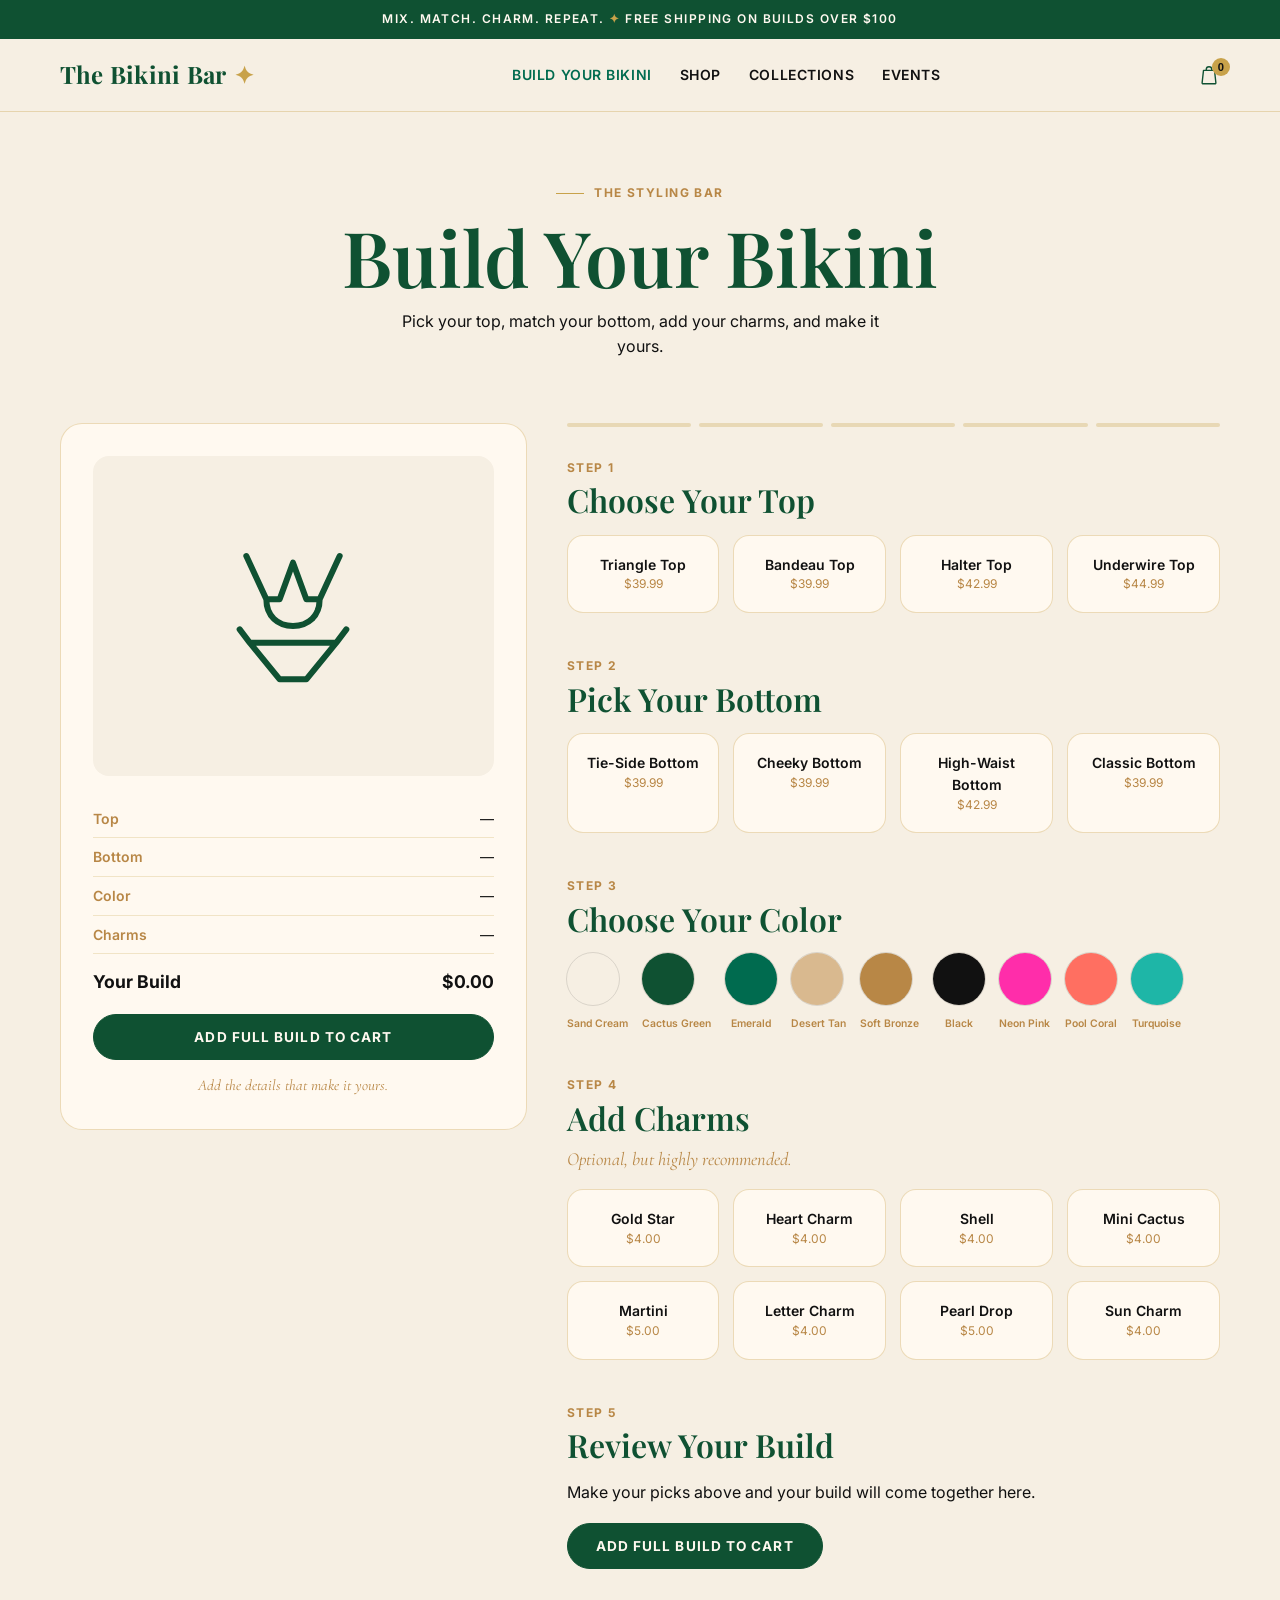
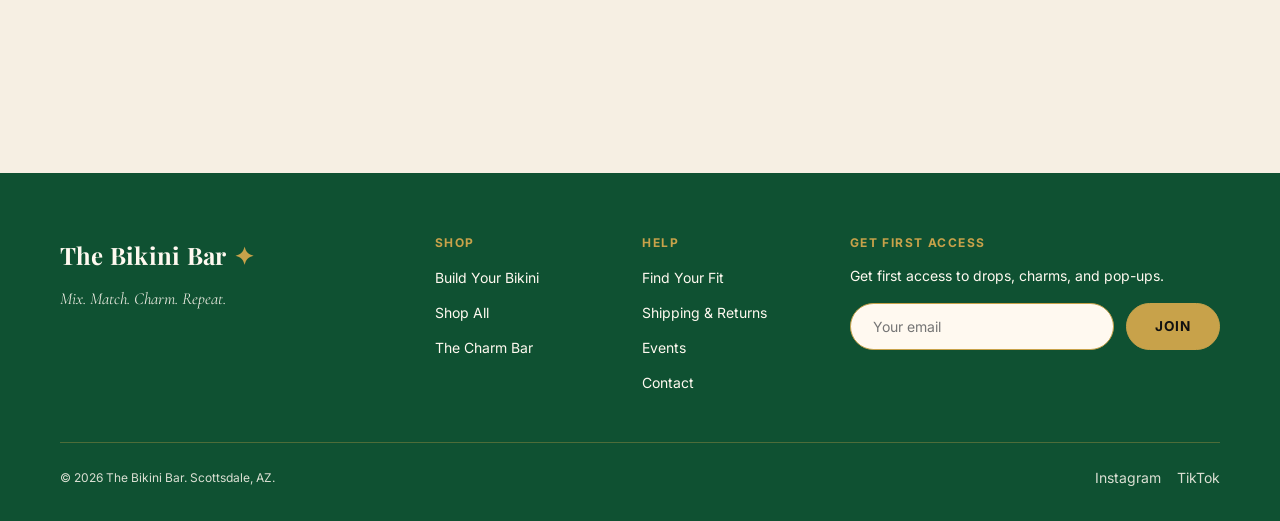
==== builder.html @ a267c071 "Build The Bikini Bar site with full brand identity Customizable swimwear ecommerce site modeled on b" ====
<!DOCTYPE html>
<html lang="en">
<head>
  <meta charset="UTF-8" />
  <meta name="viewport" content="width=device-width, initial-scale=1.0" />
  <title>Build Your Bikini — The Bikini Bar</title>
  <meta name="description" content="Build your bikini at The Bikini Bar. Choose your top, pick your bottom, choose your color, add charms, and review your build." />
  <link rel="preconnect" href="https://fonts.googleapis.com" />
  <link rel="preconnect" href="https://fonts.gstatic.com" crossorigin />
  <link href="https://fonts.googleapis.com/css2?family=Playfair+Display:ital,wght@0,500;0,600;0,700;1,500&family=Cormorant+Garamond:ital,wght@0,500;1,500&family=Inter:wght@400;600;700&display=swap" rel="stylesheet" />
  <link rel="stylesheet" href="css/styles.css" />
</head>
<body class="has-sticky-cta">

  <div class="announcement-bar">Mix. Match. Charm. Repeat. <span class="gold">&#10022;</span> Free shipping on builds over $100</div>

  <header class="site-header">
    <div class="container">
      <a class="logo" href="index.html">The Bikini Bar <span class="charm">&#10022;</span></a>
      <nav class="main-nav">
        <a class="nav-cta" href="builder.html">Build Your Bikini</a>
        <a href="shop.html">Shop</a>
        <a href="index.html#collections">Collections</a>
        <a href="events.html">Events</a>
      </nav>
      <div class="header-actions">
        <button class="cart-button" aria-label="Open cart">
          <svg width="22" height="22" viewBox="0 0 24 24" fill="none" stroke="currentColor" stroke-width="1.5" stroke-linecap="round" stroke-linejoin="round"><path d="M6 7h12l1.5 13.5a1 1 0 0 1-1 1.1H5.5a1 1 0 0 1-1-1.1L6 7z"/><path d="M9 7V6a3 3 0 0 1 6 0v1"/></svg>
          <span class="cart-count">0</span>
        </button>
        <button class="menu-toggle" aria-label="Open menu">
          <svg width="22" height="22" viewBox="0 0 24 24" fill="none" stroke="currentColor" stroke-width="1.5" stroke-linecap="round"><path d="M4 7h16M4 12h16M4 17h16"/></svg>
        </button>
      </div>
    </div>
  </header>

  <section class="page-hero">
    <div class="container">
      <span class="eyebrow">The Styling Bar</span>
      <h1>Build Your Bikini</h1>
      <p>Pick your top, match your bottom, add your charms, and make it yours.</p>
    </div>
  </section>

  <section class="section" style="padding-top: 16px;">
    <div class="container builder-layout">

      <!-- Live Preview -->
      <aside class="builder-preview">
        <div class="preview-stage" id="preview-stage" style="background: var(--color-sand-cream);">
          <svg id="preview-icon" width="160" height="160" viewBox="0 0 24 24" fill="none" stroke="#0F5132" stroke-width="0.9" stroke-linecap="round" stroke-linejoin="round">
            <path d="M5 3l3 6.5h2L12 4l2 5.5h2L19 3M8 9.5C8 12 9.7 13.5 12 13.5S16 12 16 9.5"/>
            <path d="M5.5 16h13l-4.5 5.5h-4L5.5 16zM5.5 16 4 14M18.5 16l1.5-2"/>
          </svg>
        </div>
        <ul class="build-summary">
          <li><span class="label">Top</span><span id="summary-top">—</span></li>
          <li><span class="label">Bottom</span><span id="summary-bottom">—</span></li>
          <li><span class="label">Color</span><span id="summary-color">—</span></li>
          <li><span class="label">Charms</span><span id="summary-charms">—</span></li>
        </ul>
        <div class="build-total"><span>Your Build</span><span id="build-total">$0.00</span></div>
        <button class="button-primary" id="add-build" style="width:100%; margin-top:18px;" disabled>Add Full Build to Cart</button>
        <p class="accent-line" style="margin-top: 14px; font-size: 0.95rem;">Add the details that make it yours.</p>
      </aside>

      <!-- Steps -->
      <div>
        <div class="progress-bar" id="progress-bar">
          <div class="seg" data-step="top"></div>
          <div class="seg" data-step="bottom"></div>
          <div class="seg" data-step="color"></div>
          <div class="seg" data-step="charms"></div>
          <div class="seg" data-step="review"></div>
        </div>

        <div class="builder-step">
          <p class="step-number">Step 1</p>
          <h2>Choose Your Top</h2>
          <div class="option-grid" id="top-options"></div>
        </div>

        <div class="builder-step">
          <p class="step-number">Step 2</p>
          <h2>Pick Your Bottom</h2>
          <div class="option-grid" id="bottom-options"></div>
        </div>

        <div class="builder-step">
          <p class="step-number">Step 3</p>
          <h2>Choose Your Color</h2>
          <div class="color-swatch-grid" id="color-options"></div>
        </div>

        <div class="builder-step">
          <p class="step-number">Step 4</p>
          <h2>Add Charms</h2>
          <p class="accent-line" style="margin: -8px 0 16px;">Optional, but highly recommended.</p>
          <div class="option-grid" id="charm-options"></div>
        </div>

        <div class="builder-step">
          <p class="step-number">Step 5</p>
          <h2>Review Your Build</h2>
          <p id="review-text" style="margin-bottom: 18px;">Make your picks above and your build will come together here.</p>
          <button class="button-primary" id="add-build-bottom" disabled>Add Full Build to Cart</button>
        </div>
      </div>

    </div>
  </section>

  <!-- Sticky mobile CTA -->
  <div class="sticky-cta">
    <span class="sticky-total" id="sticky-total">$0.00</span>
    <button class="button-primary" id="add-build-sticky" disabled>Add Full Build to Cart</button>
  </div>

  <!-- Footer -->
  <footer class="footer">
    <div class="container">
      <div class="footer-grid">
        <div>
          <p class="logo">The Bikini Bar <span class="charm" style="color: var(--color-metallic-gold);">&#10022;</span></p>
          <p class="tagline">Mix. Match. Charm. Repeat.</p>
        </div>
        <div>
          <h4>Shop</h4>
          <ul>
            <li><a href="builder.html">Build Your Bikini</a></li>
            <li><a href="shop.html">Shop All</a></li>
            <li><a href="shop.html?collection=charms">The Charm Bar</a></li>
          </ul>
        </div>
        <div>
          <h4>Help</h4>
          <ul>
            <li><a href="#">Find Your Fit</a></li>
            <li><a href="#">Shipping &amp; Returns</a></li>
            <li><a href="events.html">Events</a></li>
            <li><a href="#">Contact</a></li>
          </ul>
        </div>
        <div>
          <h4>Get first access</h4>
          <p style="font-size: var(--font-size-small);">Get first access to drops, charms, and pop-ups.</p>
          <form class="signup-form" style="margin-top: 16px;">
            <input type="email" placeholder="Your email" required />
            <button class="button-primary" type="submit" style="background: var(--color-metallic-gold); border-color: var(--color-metallic-gold); color: var(--color-black);">Join</button>
          </form>
        </div>
      </div>
      <div class="footer-bottom">
        <p>&copy; 2026 The Bikini Bar. Scottsdale, AZ.</p>
        <div class="social-links">
          <a href="#">Instagram</a>
          <a href="#">TikTok</a>
        </div>
      </div>
    </div>
  </footer>

  <!-- Cart Drawer -->
  <div class="cart-overlay"></div>
  <aside class="cart-drawer" aria-label="Cart">
    <div class="cart-header">
      <h3>Your Bikini Build</h3>
      <button class="cart-close" aria-label="Close cart">&#10005;</button>
    </div>
    <div class="shipping-bar">
      <span class="ship-label">$100.00 away from free shipping</span>
      <div class="track"><div class="fill" style="width:0%"></div></div>
    </div>
    <div class="cart-items"></div>
    <div class="cart-upsell">
      <strong>Finish the look.</strong><br />
      Add charms, ties, or poolside extras before checkout.
    </div>
    <div class="cart-footer">
      <div class="cart-total"><span>Total</span><span class="cart-total-amount">$0.00</span></div>
      <button class="button-primary">Checkout</button>
    </div>
  </aside>

  <script src="js/main.js"></script>
  <script src="js/builder.js"></script>
</body>
</html>
---- css/styles.css ----
/* ============================================
   The Bikini Bar — Brand Stylesheet
   Scottsdale resort luxury × bikini charm bar
   ============================================ */

:root {
  /* Core Brand Colors */
  --color-sand-cream: #F6EFE3;
  --color-warm-ivory: #FFF9F0;
  --color-cactus-green: #0F5132;
  --color-emerald-green: #006B4F;
  --color-metallic-gold: #C8A24A;
  --color-soft-bronze: #B88746;
  --color-desert-tan: #D9B98F;
  --color-black: #111111;

  /* Campaign Accent Colors */
  --color-neon-pink: #FF2DAA;
  --color-neon-lime: #B6FF00;
  --color-pool-coral: #FF6F61;
  --color-turquoise: #1EB6A7;

  /* Functional Colors */
  --color-background: var(--color-sand-cream);
  --color-surface: var(--color-warm-ivory);
  --color-text-primary: var(--color-black);
  --color-text-heading: var(--color-cactus-green);
  --color-button-primary: var(--color-cactus-green);
  --color-button-primary-text: var(--color-warm-ivory);
  --color-button-secondary-border: var(--color-cactus-green);
  --color-link: var(--color-emerald-green);
  --color-accent: var(--color-metallic-gold);

  /* Typography */
  --font-heading: "Playfair Display", "Cormorant Garamond", Georgia, serif;
  --font-body: "Inter", "Montserrat", "Helvetica Neue", Arial, sans-serif;
  --font-accent: "Cormorant Garamond", Georgia, serif;
  --font-size-hero: clamp(3rem, 8vw, 6.5rem);
  --font-size-h1: clamp(2.5rem, 6vw, 5rem);
  --font-size-h2: clamp(2rem, 4vw, 3.25rem);
  --font-size-h3: clamp(1.4rem, 3vw, 2rem);
  --font-size-body: 1rem;
  --font-size-small: 0.875rem;
  --font-size-label: 0.75rem;
  --letter-spacing-button: 0.08em;
  --letter-spacing-label: 0.12em;
  --line-height-heading: 1.05;
  --line-height-body: 1.55;

  --radius-card: 22px;
  --radius-pill: 999px;
  --shadow-soft: 0 14px 30px rgba(17, 17, 17, 0.08);
  --max-width: 1200px;
}

/* ---------- Reset & Base ---------- */
*, *::before, *::after { box-sizing: border-box; margin: 0; padding: 0; }

html { scroll-behavior: smooth; }

body {
  background: var(--color-background);
  color: var(--color-text-primary);
  font-family: var(--font-body);
  font-size: var(--font-size-body);
  line-height: var(--line-height-body);
  -webkit-font-smoothing: antialiased;
}

img, svg { display: block; max-width: 100%; }

h1, h2, h3, h4 {
  font-family: var(--font-heading);
  color: var(--color-text-heading);
  line-height: var(--line-height-heading);
  font-weight: 600;
}

a { color: var(--color-link); text-decoration: none; }
a:hover { text-decoration: underline; }

.container {
  max-width: var(--max-width);
  margin: 0 auto;
  padding: 0 20px;
}

.eyebrow {
  display: inline-flex;
  align-items: center;
  gap: 10px;
  font-size: var(--font-size-label);
  font-weight: 700;
  letter-spacing: var(--letter-spacing-label);
  text-transform: uppercase;
  color: var(--color-soft-bronze);
}
.eyebrow::before {
  content: "";
  width: 28px;
  height: 1px;
  background: var(--color-metallic-gold);
}

.accent-line {
  font-family: var(--font-accent);
  font-style: italic;
  color: var(--color-soft-bronze);
  font-size: 1.15rem;
}

/* ---------- Buttons ---------- */
.button-primary,
.button-secondary,
.button-campaign {
  display: inline-block;
  border-radius: var(--radius-pill);
  padding: 14px 28px;
  font-family: var(--font-body);
  font-size: 0.85rem;
  font-weight: 700;
  letter-spacing: var(--letter-spacing-button);
  text-transform: uppercase;
  text-decoration: none;
  cursor: pointer;
  text-align: center;
  transition: background 160ms ease, color 160ms ease, transform 160ms ease;
}
.button-primary:hover, .button-secondary:hover, .button-campaign:hover { text-decoration: none; }

.button-primary {
  background: var(--color-cactus-green);
  color: var(--color-warm-ivory);
  border: 1px solid var(--color-cactus-green);
}
.button-primary:hover { background: var(--color-emerald-green); border-color: var(--color-emerald-green); }

.button-secondary {
  background: transparent;
  color: var(--color-cactus-green);
  border: 1px solid var(--color-cactus-green);
}
.button-secondary:hover { background: var(--color-cactus-green); color: var(--color-warm-ivory); }

.button-campaign {
  background: var(--color-neon-pink);
  color: var(--color-warm-ivory);
  border: 1px solid var(--color-neon-pink);
}
.button-campaign:hover { transform: translateY(-1px); }

/* ---------- Announcement Bar ---------- */
.announcement-bar {
  background: var(--color-cactus-green);
  color: var(--color-warm-ivory);
  text-align: center;
  font-size: var(--font-size-label);
  font-weight: 600;
  letter-spacing: var(--letter-spacing-label);
  text-transform: uppercase;
  padding: 10px 16px;
}
.announcement-bar .gold { color: var(--color-metallic-gold); }

/* ---------- Header ---------- */
.site-header {
  background: var(--color-sand-cream);
  border-bottom: 1px solid rgba(200, 162, 74, 0.35);
  position: sticky;
  top: 0;
  z-index: 50;
}
.site-header .container {
  display: flex;
  align-items: center;
  justify-content: space-between;
  gap: 24px;
  height: 72px;
}
.logo {
  font-family: var(--font-heading);
  font-size: 1.5rem;
  font-weight: 700;
  color: var(--color-cactus-green);
  letter-spacing: 0.01em;
  display: flex;
  align-items: center;
  gap: 8px;
  white-space: nowrap;
}
.logo:hover { text-decoration: none; }
.logo .charm { color: var(--color-metallic-gold); }

.main-nav { display: flex; gap: 28px; align-items: center; }
.main-nav a {
  color: var(--color-black);
  font-size: var(--font-size-small);
  font-weight: 600;
  letter-spacing: 0.04em;
  text-transform: uppercase;
}
.main-nav a:hover { color: var(--color-emerald-green); text-decoration: none; }
.main-nav a.nav-cta { color: var(--color-emerald-green); }

.header-actions { display: flex; align-items: center; gap: 16px; }
.cart-button {
  position: relative;
  background: none;
  border: none;
  cursor: pointer;
  color: var(--color-cactus-green);
  display: flex;
  align-items: center;
}
.cart-count {
  position: absolute;
  top: -6px;
  right: -10px;
  background: var(--color-metallic-gold);
  color: var(--color-black);
  font-size: 0.7rem;
  font-weight: 700;
  border-radius: 50%;
  width: 18px;
  height: 18px;
  display: flex;
  align-items: center;
  justify-content: center;
}

.menu-toggle {
  display: none;
  background: none;
  border: none;
  cursor: pointer;
  color: var(--color-cactus-green);
}

/* ---------- Hero ---------- */
.hero {
  background:
    radial-gradient(ellipse at 75% 20%, rgba(200, 162, 74, 0.18), transparent 55%),
    radial-gradient(ellipse at 15% 85%, rgba(15, 81, 50, 0.10), transparent 50%),
    var(--color-sand-cream);
  padding: 96px 0 80px;
  text-align: center;
  position: relative;
  overflow: hidden;
}
.hero h1 {
  font-size: var(--font-size-hero);
  margin: 18px 0 16px;
}
.hero .subheadline {
  font-size: 1.15rem;
  color: var(--color-black);
  max-width: 540px;
  margin: 0 auto 36px;
}
.hero-buttons { display: flex; gap: 16px; justify-content: center; flex-wrap: wrap; }

.hero-charms {
  display: flex;
  justify-content: center;
  gap: 32px;
  margin-top: 64px;
  color: var(--color-metallic-gold);
}

/* ---------- Sections ---------- */
.section { padding: 80px 0; }
.section-header { text-align: center; margin-bottom: 48px; }
.section-header h2 { font-size: var(--font-size-h2); margin: 12px 0 10px; }
.section-header p { max-width: 520px; margin: 0 auto; }
.section.ivory { background: var(--color-warm-ivory); }
.section.tan-panel { background: var(--color-desert-tan); }

/* ---------- Builder Steps Strip ---------- */
.steps-strip {
  display: grid;
  grid-template-columns: repeat(5, 1fr);
  gap: 20px;
}
.step-tile {
  background: var(--color-warm-ivory);
  border: 1px solid rgba(200, 162, 74, 0.35);
  border-radius: var(--radius-card);
  padding: 28px 20px;
  text-align: center;
}
.step-tile .step-number {
  font-size: var(--font-size-label);
  font-weight: 700;
  letter-spacing: var(--letter-spacing-label);
  text-transform: uppercase;
  color: var(--color-soft-bronze);
}
.step-tile h3 { font-size: 1.2rem; margin-top: 8px; }
.step-tile svg { margin: 0 auto 14px; color: var(--color-metallic-gold); }

/* ---------- Collection Tiles ---------- */
.collection-grid {
  display: grid;
  grid-template-columns: repeat(auto-fit, minmax(280px, 1fr));
  gap: 24px;
}
.collection-tile {
  position: relative;
  border-radius: var(--radius-card);
  overflow: hidden;
  min-height: 380px;
  display: flex;
  flex-direction: column;
  justify-content: flex-end;
  padding: 32px;
  color: var(--color-warm-ivory);
  text-decoration: none;
  transition: transform 180ms ease, box-shadow 180ms ease;
}
.collection-tile:hover { transform: translateY(-3px); box-shadow: var(--shadow-soft); text-decoration: none; }
.collection-tile .tile-label {
  font-size: var(--font-size-label);
  font-weight: 700;
  letter-spacing: var(--letter-spacing-label);
  text-transform: uppercase;
  color: var(--color-metallic-gold);
  margin-bottom: 8px;
}
.collection-tile h3 {
  font-size: 1.9rem;
  color: var(--color-warm-ivory);
  margin-bottom: 6px;
}
.collection-tile h3::after {
  content: "";
  display: block;
  width: 44px;
  height: 2px;
  background: var(--color-metallic-gold);
  margin-top: 12px;
}
.collection-tile p { font-size: var(--font-size-small); opacity: 0.92; margin-top: 10px; }

.tile-desert-luxe { background: linear-gradient(160deg, #0F5132 0%, #006B4F 55%, #B88746 130%); }
.tile-wild-print {
  background:
    radial-gradient(circle at 20% 30%, rgba(200,162,74,0.35) 0 14px, transparent 15px),
    radial-gradient(circle at 70% 60%, rgba(217,185,143,0.3) 0 18px, transparent 19px),
    radial-gradient(circle at 45% 85%, rgba(200,162,74,0.25) 0 11px, transparent 12px),
    radial-gradient(circle at 85% 20%, rgba(217,185,143,0.28) 0 13px, transparent 14px),
    linear-gradient(160deg, #111111 0%, #3a2d1c 100%);
}
.tile-neon-nights { background: linear-gradient(160deg, #111111 0%, #2a0a1f 60%, #FF2DAA 160%); }
.tile-neon-nights .tile-label { color: var(--color-neon-lime); }
.tile-bridal {
  background: linear-gradient(160deg, #D9B98F 0%, #C8A24A 120%);
  color: var(--color-black);
}
.tile-bridal h3 { color: var(--color-warm-ivory); }
.tile-scottsdale { background: linear-gradient(160deg, #0F5132 0%, #1EB6A7 140%); }

/* ---------- Product Cards ---------- */
.product-grid {
  display: grid;
  grid-template-columns: repeat(auto-fill, minmax(240px, 1fr));
  gap: 24px;
}
.product-card {
  background: var(--color-warm-ivory);
  border: 1px solid rgba(200, 162, 74, 0.35);
  border-radius: var(--radius-card);
  overflow: hidden;
  transition: transform 180ms ease, box-shadow 180ms ease;
  display: flex;
  flex-direction: column;
}
.product-card:hover {
  transform: translateY(-3px);
  box-shadow: var(--shadow-soft);
}
.product-image {
  aspect-ratio: 4 / 5;
  display: flex;
  align-items: center;
  justify-content: center;
  position: relative;
}
.product-image svg { width: 96px; height: 96px; opacity: 0.85; }
.product-badge {
  position: absolute;
  top: 14px;
  left: 14px;
  background: var(--color-pool-coral);
  color: var(--color-warm-ivory);
  font-size: 0.7rem;
  font-weight: 700;
  letter-spacing: var(--letter-spacing-label);
  text-transform: uppercase;
  padding: 5px 12px;
  border-radius: var(--radius-pill);
}
.product-badge.neon { background: var(--color-neon-pink); }
.product-info { padding: 18px 20px 22px; display: flex; flex-direction: column; gap: 8px; flex: 1; }
.product-info h3 { font-size: 1.1rem; }
.product-price { font-weight: 700; color: var(--color-black); }
.swatch-row { display: flex; gap: 6px; }
.swatch {
  width: 16px;
  height: 16px;
  border-radius: 50%;
  border: 1px solid rgba(17, 17, 17, 0.15);
}
.product-info .button-secondary,
.product-info .button-primary {
  margin-top: auto;
  padding: 10px 20px;
  font-size: 0.75rem;
}

/* ---------- Charm Bar Section ---------- */
.charm-bar-section { text-align: center; }
.charm-row {
  display: flex;
  justify-content: center;
  flex-wrap: wrap;
  gap: 18px;
  margin: 36px 0;
}
.charm-chip {
  background: var(--color-warm-ivory);
  border: 1px solid rgba(200, 162, 74, 0.45);
  border-radius: var(--radius-pill);
  padding: 12px 22px;
  display: inline-flex;
  align-items: center;
  gap: 10px;
  font-size: var(--font-size-small);
  font-weight: 600;
  color: var(--color-black);
}
.charm-chip svg { color: var(--color-metallic-gold); }

/* ---------- Events Banner ---------- */
.events-banner {
  background: linear-gradient(120deg, var(--color-cactus-green), var(--color-emerald-green));
  border-radius: var(--radius-card);
  color: var(--color-warm-ivory);
  padding: 64px 48px;
  display: flex;
  align-items: center;
  justify-content: space-between;
  gap: 32px;
  flex-wrap: wrap;
}
.events-banner h2 { color: var(--color-warm-ivory); font-size: var(--font-size-h3); }
.events-banner .accent-line { color: var(--color-metallic-gold); }
.events-banner .button-secondary {
  border-color: var(--color-metallic-gold);
  color: var(--color-metallic-gold);
}
.events-banner .button-secondary:hover { background: var(--color-metallic-gold); color: var(--color-black); }

/* ---------- Email Signup ---------- */
.signup-form {
  display: flex;
  gap: 12px;
  max-width: 480px;
  margin: 28px auto 0;
}
.signup-form input {
  flex: 1;
  border: 1px solid var(--color-metallic-gold);
  border-radius: var(--radius-pill);
  padding: 14px 22px;
  font-family: var(--font-body);
  font-size: var(--font-size-small);
  background: var(--color-warm-ivory);
  color: var(--color-black);
}
.signup-form input:focus { outline: 2px solid var(--color-emerald-green); }

/* ---------- Footer ---------- */
.footer {
  background: var(--color-cactus-green);
  color: var(--color-warm-ivory);
  padding: 64px 0 32px;
  margin-top: 80px;
}
.footer-grid {
  display: grid;
  grid-template-columns: 2fr 1fr 1fr 1.5fr;
  gap: 40px;
  margin-bottom: 48px;
}
.footer .logo { color: var(--color-warm-ivory); margin-bottom: 12px; }
.footer h4 {
  color: var(--color-metallic-gold);
  font-family: var(--font-body);
  font-size: var(--font-size-label);
  font-weight: 700;
  letter-spacing: var(--letter-spacing-label);
  text-transform: uppercase;
  margin-bottom: 16px;
}
.footer ul { list-style: none; display: flex; flex-direction: column; gap: 10px; }
.footer a { color: var(--color-warm-ivory); font-size: var(--font-size-small); }
.footer a:hover { color: var(--color-metallic-gold); }
.footer .tagline { font-family: var(--font-accent); font-style: italic; font-size: 1.05rem; opacity: 0.9; }
.footer .signup-form input { background: var(--color-warm-ivory); }
.footer-bottom {
  border-top: 1px solid rgba(200, 162, 74, 0.4);
  padding-top: 24px;
  display: flex;
  justify-content: space-between;
  align-items: center;
  flex-wrap: wrap;
  gap: 12px;
  font-size: var(--font-size-label);
  opacity: 0.85;
}
.social-links { display: flex; gap: 16px; }

/* ---------- Builder Page ---------- */
.builder-layout {
  display: grid;
  grid-template-columns: minmax(0, 5fr) minmax(0, 7fr);
  gap: 40px;
  align-items: start;
}
.builder-preview {
  position: sticky;
  top: 96px;
  background: var(--color-warm-ivory);
  border: 1px solid rgba(200, 162, 74, 0.35);
  border-radius: var(--radius-card);
  padding: 32px;
  text-align: center;
}
.builder-preview .preview-stage {
  border-radius: 16px;
  padding: 40px 20px;
  margin-bottom: 24px;
  transition: background 240ms ease;
  min-height: 320px;
  display: flex;
  align-items: center;
  justify-content: center;
}
.build-summary { text-align: left; font-size: var(--font-size-small); }
.build-summary li {
  display: flex;
  justify-content: space-between;
  padding: 8px 0;
  border-bottom: 1px solid rgba(200, 162, 74, 0.25);
  list-style: none;
}
.build-summary .label { color: var(--color-soft-bronze); font-weight: 600; }
.build-total {
  display: flex;
  justify-content: space-between;
  font-weight: 700;
  font-size: 1.1rem;
  padding-top: 14px;
}

.progress-bar {
  display: flex;
  gap: 8px;
  margin-bottom: 32px;
}
.progress-bar .seg {
  flex: 1;
  height: 4px;
  border-radius: var(--radius-pill);
  background: rgba(200, 162, 74, 0.3);
}
.progress-bar .seg.done { background: var(--color-metallic-gold); }

.builder-step { margin-bottom: 44px; }
.builder-step .step-number {
  font-size: var(--font-size-label);
  font-weight: 700;
  letter-spacing: var(--letter-spacing-label);
  text-transform: uppercase;
  color: var(--color-soft-bronze);
}
.builder-step h2 { font-size: var(--font-size-h3); margin: 6px 0 18px; }

.option-grid {
  display: grid;
  grid-template-columns: repeat(auto-fill, minmax(150px, 1fr));
  gap: 14px;
}
.option-card {
  background: var(--color-warm-ivory);
  border: 1px solid rgba(200, 162, 74, 0.35);
  border-radius: 16px;
  padding: 18px 14px;
  text-align: center;
  cursor: pointer;
  transition: border 140ms ease, box-shadow 140ms ease;
}
.option-card svg { margin: 0 auto 10px; color: var(--color-cactus-green); }
.option-card .option-name { font-weight: 600; font-size: var(--font-size-small); }
.option-card .option-price { font-size: var(--font-size-label); color: var(--color-soft-bronze); }
.option-card:hover { border-color: var(--color-metallic-gold); }
.option-card.selected {
  border: 2px solid #C8A24A;
  background: #FFF9F0;
  box-shadow: 0 8px 20px rgba(200, 162, 74, 0.18);
}

.color-swatch-grid { display: flex; flex-wrap: wrap; gap: 14px; }
.color-swatch {
  width: 52px;
  height: 52px;
  border-radius: 50%;
  cursor: pointer;
  border: 2px solid transparent;
  outline: 1px solid rgba(17, 17, 17, 0.12);
  transition: transform 140ms ease;
  position: relative;
}
.color-swatch:hover { transform: scale(1.08); }
.color-swatch.selected {
  border-color: var(--color-warm-ivory);
  outline: 2px solid var(--color-metallic-gold);
  box-shadow: 0 8px 20px rgba(200, 162, 74, 0.3);
}
.swatch-name {
  display: block;
  text-align: center;
  font-size: 0.65rem;
  margin-top: 6px;
  color: var(--color-soft-bronze);
  font-weight: 600;
}

.sticky-cta {
  position: fixed;
  bottom: 0;
  left: 0;
  right: 0;
  background: var(--color-warm-ivory);
  border-top: 1px solid rgba(200, 162, 74, 0.4);
  padding: 14px 20px;
  display: none;
  align-items: center;
  justify-content: space-between;
  gap: 16px;
  z-index: 40;
}
.sticky-cta .sticky-total { font-weight: 700; font-size: 1.05rem; }

/* ---------- Cart Drawer ---------- */
.cart-overlay {
  position: fixed;
  inset: 0;
  background: rgba(17, 17, 17, 0.45);
  opacity: 0;
  pointer-events: none;
  transition: opacity 200ms ease;
  z-index: 90;
}
.cart-overlay.open { opacity: 1; pointer-events: auto; }

.cart-drawer {
  position: fixed;
  top: 0;
  right: 0;
  bottom: 0;
  width: min(420px, 100vw);
  background: var(--color-warm-ivory);
  z-index: 100;
  transform: translateX(100%);
  transition: transform 240ms ease;
  display: flex;
  flex-direction: column;
}
.cart-drawer.open { transform: translateX(0); }
.cart-header {
  display: flex;
  justify-content: space-between;
  align-items: center;
  padding: 22px 24px;
  border-bottom: 1px solid rgba(200, 162, 74, 0.35);
}
.cart-header h3 { font-size: 1.4rem; }
.cart-close { background: none; border: none; cursor: pointer; color: var(--color-cactus-green); font-size: 1.2rem; }

.shipping-bar { padding: 16px 24px; background: var(--color-sand-cream); }
.shipping-bar .ship-label {
  font-size: var(--font-size-label);
  font-weight: 700;
  letter-spacing: var(--letter-spacing-label);
  text-transform: uppercase;
  color: var(--color-soft-bronze);
  margin-bottom: 8px;
  display: block;
}
.shipping-bar .track {
  height: 6px;
  background: var(--color-warm-ivory);
  border: 1px solid rgba(200, 162, 74, 0.4);
  border-radius: var(--radius-pill);
  overflow: hidden;
}
.shipping-bar .fill {
  height: 100%;
  background: var(--color-emerald-green);
  border-radius: var(--radius-pill);
  transition: width 300ms ease;
}

.cart-items { flex: 1; overflow-y: auto; padding: 16px 24px; }
.cart-item {
  display: flex;
  justify-content: space-between;
  align-items: flex-start;
  gap: 12px;
  padding: 14px 0;
  border-bottom: 1px solid rgba(200, 162, 74, 0.25);
}
.cart-item .item-name { font-weight: 600; font-size: var(--font-size-small); }
.cart-item .item-detail { font-size: var(--font-size-label); color: var(--color-soft-bronze); }
.cart-item .item-remove {
  background: none;
  border: none;
  color: var(--color-soft-bronze);
  font-size: var(--font-size-label);
  cursor: pointer;
  text-decoration: underline;
}
.cart-empty { text-align: center; padding: 48px 24px; }
.cart-empty .accent-line { font-size: 1.3rem; }

.cart-upsell {
  padding: 16px 24px;
  background: var(--color-sand-cream);
  font-size: var(--font-size-small);
}
.cart-upsell strong { font-family: var(--font-accent); font-style: italic; font-size: 1.05rem; color: var(--color-cactus-green); }

.cart-footer { padding: 20px 24px; border-top: 1px solid rgba(200, 162, 74, 0.35); }
.cart-footer .cart-total {
  display: flex;
  justify-content: space-between;
  font-weight: 700;
  margin-bottom: 14px;
}
.cart-footer .button-primary { width: 100%; }

/* ---------- Events Page ---------- */
.event-list { display: flex; flex-direction: column; gap: 20px; max-width: 760px; margin: 0 auto; }
.event-card {
  background: var(--color-warm-ivory);
  border: 1px solid rgba(200, 162, 74, 0.35);
  border-radius: var(--radius-card);
  padding: 28px 32px;
  display: flex;
  align-items: center;
  justify-content: space-between;
  gap: 24px;
  flex-wrap: wrap;
}
.event-card .event-date {
  font-family: var(--font-heading);
  color: var(--color-cactus-green);
  font-size: 1.2rem;
  min-width: 120px;
}
.event-card .event-meta { flex: 1; }
.event-card h3 { font-size: 1.25rem; margin-bottom: 4px; }
.event-card .event-location { font-size: var(--font-size-small); color: var(--color-soft-bronze); }

.inquiry-form {
  max-width: 560px;
  margin: 0 auto;
  display: grid;
  gap: 16px;
}
.inquiry-form label {
  font-size: var(--font-size-label);
  font-weight: 700;
  letter-spacing: var(--letter-spacing-label);
  text-transform: uppercase;
  color: var(--color-soft-bronze);
  display: block;
  margin-bottom: 6px;
}
.inquiry-form input, .inquiry-form textarea {
  width: 100%;
  border: 1px solid var(--color-metallic-gold);
  border-radius: 14px;
  padding: 13px 18px;
  font-family: var(--font-body);
  font-size: var(--font-size-small);
  background: var(--color-warm-ivory);
}
.inquiry-form input:focus, .inquiry-form textarea:focus { outline: 2px solid var(--color-emerald-green); }
.form-row { display: grid; grid-template-columns: 1fr 1fr; gap: 16px; }

/* ---------- Page Hero (interior pages) ---------- */
.page-hero { text-align: center; padding: 64px 0 48px; }
.page-hero h1 { font-size: var(--font-size-h1); margin: 14px 0 12px; }
.page-hero p { max-width: 520px; margin: 0 auto; }

/* ---------- Shop Filters ---------- */
.filter-row {
  display: flex;
  justify-content: center;
  flex-wrap: wrap;
  gap: 10px;
  margin-bottom: 40px;
}
.filter-chip {
  background: transparent;
  border: 1px solid var(--color-cactus-green);
  color: var(--color-cactus-green);
  border-radius: var(--radius-pill);
  padding: 9px 20px;
  font-family: var(--font-body);
  font-size: var(--font-size-label);
  font-weight: 700;
  letter-spacing: var(--letter-spacing-button);
  text-transform: uppercase;
  cursor: pointer;
  transition: background 140ms ease, color 140ms ease;
}
.filter-chip:hover, .filter-chip.active {
  background: var(--color-cactus-green);
  color: var(--color-warm-ivory);
}

/* ---------- Toast ---------- */
.toast {
  position: fixed;
  bottom: 24px;
  left: 50%;
  transform: translate(-50%, 80px);
  background: var(--color-cactus-green);
  color: var(--color-warm-ivory);
  padding: 13px 26px;
  border-radius: var(--radius-pill);
  font-size: var(--font-size-small);
  font-weight: 600;
  z-index: 110;
  opacity: 0;
  transition: transform 240ms ease, opacity 240ms ease;
  pointer-events: none;
}
.toast.show { transform: translate(-50%, 0); opacity: 1; }

/* ---------- Responsive ---------- */
@media (max-width: 920px) {
  .steps-strip { grid-template-columns: repeat(2, 1fr); }
  .builder-layout { grid-template-columns: 1fr; }
  .builder-preview { position: static; }
  .footer-grid { grid-template-columns: 1fr 1fr; }
  .sticky-cta { display: flex; }
}

@media (max-width: 720px) {
  .main-nav {
    display: none;
    position: absolute;
    top: 72px;
    left: 0;
    right: 0;
    background: var(--color-sand-cream);
    flex-direction: column;
    padding: 24px;
    gap: 18px;
    border-bottom: 1px solid rgba(200, 162, 74, 0.35);
  }
  .main-nav.open { display: flex; }
  .menu-toggle { display: block; }
  .hero { padding: 64px 0 56px; }
  .section { padding: 56px 0; }
  .steps-strip { grid-template-columns: 1fr; }
  .footer-grid { grid-template-columns: 1fr; }
  .form-row { grid-template-columns: 1fr; }
  .events-banner { padding: 40px 28px; }
  .signup-form { flex-direction: column; }
  body.has-sticky-cta { padding-bottom: 84px; }
}
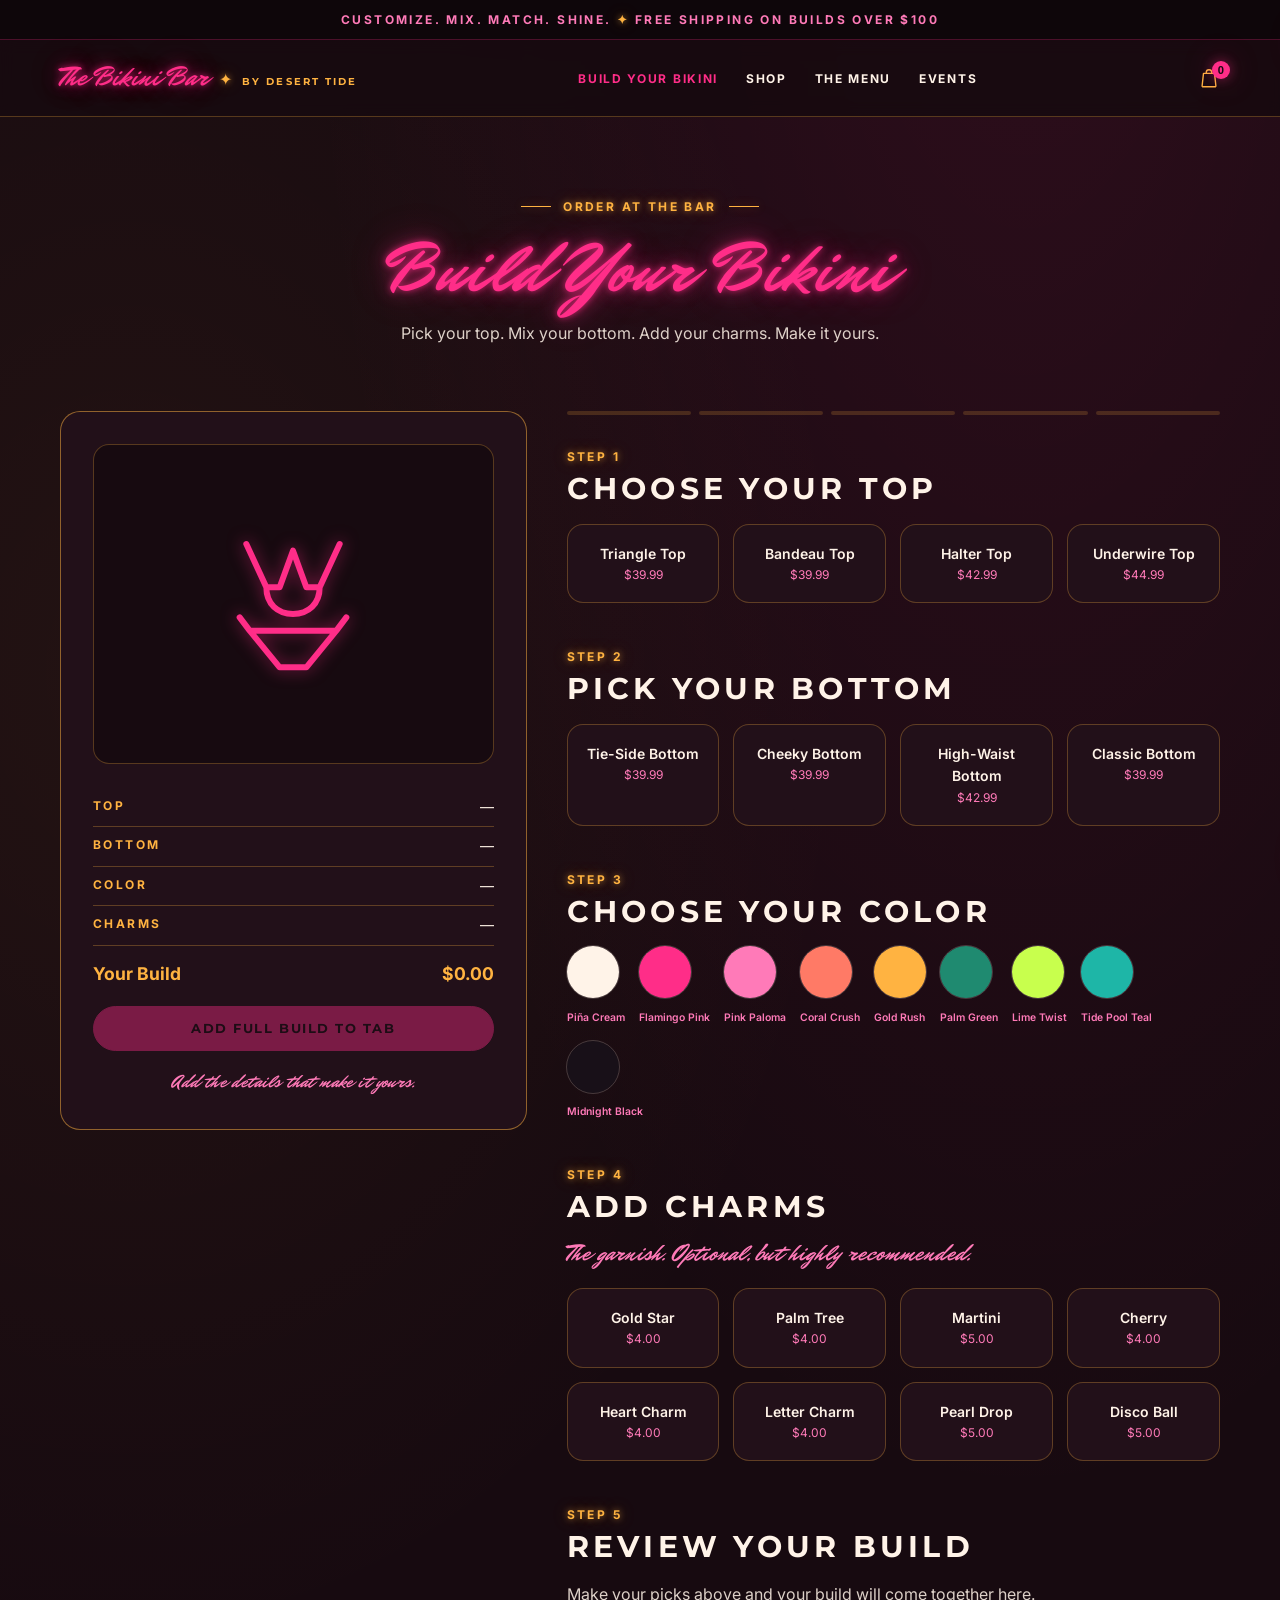
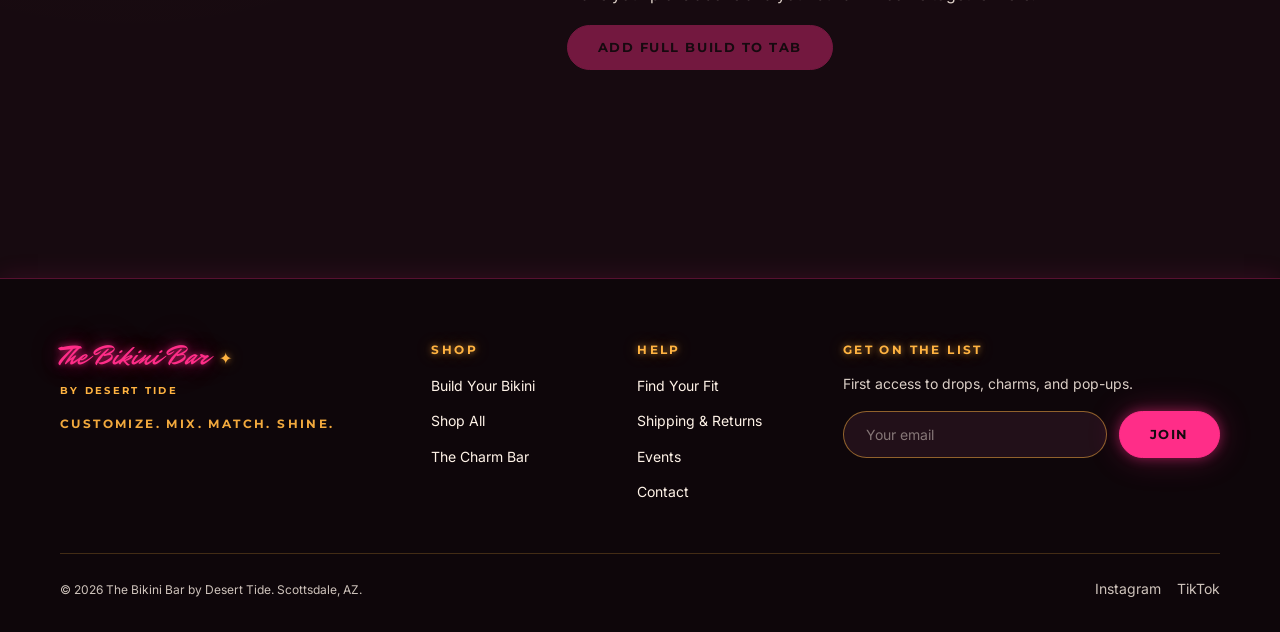
==== commit 935aef0e: "Rebrand to neon cocktail bar identity (by Desert Tide) Rebuild the brand kit around the neon sign ar" ====
--- a/builder.html
+++ b/builder.html
@@ -3,28 +3,28 @@
 <head>
   <meta charset="UTF-8" />
   <meta name="viewport" content="width=device-width, initial-scale=1.0" />
-  <title>Build Your Bikini — The Bikini Bar</title>
-  <meta name="description" content="Build your bikini at The Bikini Bar. Choose your top, pick your bottom, choose your color, add charms, and review your build." />
+  <title>Build Your Bikini — The Bikini Bar by Desert Tide</title>
+  <meta name="description" content="Order at the bar: choose your top, pick your bottom, choose your color, add charms, and review your build." />
   <link rel="preconnect" href="https://fonts.googleapis.com" />
   <link rel="preconnect" href="https://fonts.gstatic.com" crossorigin />
-  <link href="https://fonts.googleapis.com/css2?family=Playfair+Display:ital,wght@0,500;0,600;0,700;1,500&family=Cormorant+Garamond:ital,wght@0,500;1,500&family=Inter:wght@400;600;700&display=swap" rel="stylesheet" />
+  <link href="https://fonts.googleapis.com/css2?family=Mr+Dafoe&family=Montserrat:wght@500;700;800&family=Inter:wght@400;600;700&display=swap" rel="stylesheet" />
   <link rel="stylesheet" href="css/styles.css" />
 </head>
 <body class="has-sticky-cta">
 
-  <div class="announcement-bar">Mix. Match. Charm. Repeat. <span class="gold">&#10022;</span> Free shipping on builds over $100</div>
+  <div class="announcement-bar">Customize. Mix. Match. Shine. <span class="gold">&#10022;</span> Free shipping on builds over $100</div>
 
   <header class="site-header">
     <div class="container">
-      <a class="logo" href="index.html">The Bikini Bar <span class="charm">&#10022;</span></a>
+      <a class="logo" href="index.html">The Bikini Bar <span class="charm">&#10022;</span> <span class="byline">by Desert Tide</span></a>
       <nav class="main-nav">
         <a class="nav-cta" href="builder.html">Build Your Bikini</a>
         <a href="shop.html">Shop</a>
-        <a href="index.html#collections">Collections</a>
+        <a href="index.html#collections">The Menu</a>
         <a href="events.html">Events</a>
       </nav>
       <div class="header-actions">
-        <button class="cart-button" aria-label="Open cart">
+        <button class="cart-button" aria-label="Open your tab">
           <svg width="22" height="22" viewBox="0 0 24 24" fill="none" stroke="currentColor" stroke-width="1.5" stroke-linecap="round" stroke-linejoin="round"><path d="M6 7h12l1.5 13.5a1 1 0 0 1-1 1.1H5.5a1 1 0 0 1-1-1.1L6 7z"/><path d="M9 7V6a3 3 0 0 1 6 0v1"/></svg>
           <span class="cart-count">0</span>
         </button>
@@ -37,9 +37,9 @@
 
   <section class="page-hero">
     <div class="container">
-      <span class="eyebrow">The Styling Bar</span>
+      <span class="eyebrow">Order at the Bar</span>
       <h1>Build Your Bikini</h1>
-      <p>Pick your top, match your bottom, add your charms, and make it yours.</p>
+      <p>Pick your top. Mix your bottom. Add your charms. Make it yours.</p>
     </div>
   </section>
 
@@ -48,8 +48,8 @@
 
       <!-- Live Preview -->
       <aside class="builder-preview">
-        <div class="preview-stage" id="preview-stage" style="background: var(--color-sand-cream);">
-          <svg id="preview-icon" width="160" height="160" viewBox="0 0 24 24" fill="none" stroke="#0F5132" stroke-width="0.9" stroke-linecap="round" stroke-linejoin="round">
+        <div class="preview-stage" id="preview-stage">
+          <svg id="preview-icon" width="160" height="160" viewBox="0 0 24 24" fill="none" stroke="#FF2D88" stroke-width="0.9" stroke-linecap="round" stroke-linejoin="round" style="filter: drop-shadow(0 0 8px rgba(255,45,136,0.5));">
             <path d="M5 3l3 6.5h2L12 4l2 5.5h2L19 3M8 9.5C8 12 9.7 13.5 12 13.5S16 12 16 9.5"/>
             <path d="M5.5 16h13l-4.5 5.5h-4L5.5 16zM5.5 16 4 14M18.5 16l1.5-2"/>
           </svg>
@@ -61,8 +61,8 @@
           <li><span class="label">Charms</span><span id="summary-charms">—</span></li>
         </ul>
         <div class="build-total"><span>Your Build</span><span id="build-total">$0.00</span></div>
-        <button class="button-primary" id="add-build" style="width:100%; margin-top:18px;" disabled>Add Full Build to Cart</button>
-        <p class="accent-line" style="margin-top: 14px; font-size: 0.95rem;">Add the details that make it yours.</p>
+        <button class="button-primary" id="add-build" style="width:100%; margin-top:18px;" disabled>Add Full Build to Tab</button>
+        <p class="accent-line" style="margin-top: 16px; font-size: 1.2rem;">Add the details that make it yours.</p>
       </aside>
 
       <!-- Steps -->
@@ -96,15 +96,15 @@
         <div class="builder-step">
           <p class="step-number">Step 4</p>
           <h2>Add Charms</h2>
-          <p class="accent-line" style="margin: -8px 0 16px;">Optional, but highly recommended.</p>
+          <p class="accent-line" style="margin: -8px 0 16px;">The garnish. Optional, but highly recommended.</p>
           <div class="option-grid" id="charm-options"></div>
         </div>
 
         <div class="builder-step">
           <p class="step-number">Step 5</p>
           <h2>Review Your Build</h2>
-          <p id="review-text" style="margin-bottom: 18px;">Make your picks above and your build will come together here.</p>
-          <button class="button-primary" id="add-build-bottom" disabled>Add Full Build to Cart</button>
+          <p id="review-text" style="margin-bottom: 18px; opacity: 0.85;">Make your picks above and your build will come together here.</p>
+          <button class="button-primary" id="add-build-bottom" disabled>Add Full Build to Tab</button>
         </div>
       </div>
 
@@ -114,7 +114,7 @@
   <!-- Sticky mobile CTA -->
   <div class="sticky-cta">
     <span class="sticky-total" id="sticky-total">$0.00</span>
-    <button class="button-primary" id="add-build-sticky" disabled>Add Full Build to Cart</button>
+    <button class="button-primary" id="add-build-sticky" disabled>Add Full Build to Tab</button>
   </div>
 
   <!-- Footer -->
@@ -122,8 +122,9 @@
     <div class="container">
       <div class="footer-grid">
         <div>
-          <p class="logo">The Bikini Bar <span class="charm" style="color: var(--color-metallic-gold);">&#10022;</span></p>
-          <p class="tagline">Mix. Match. Charm. Repeat.</p>
+          <p class="logo">The Bikini Bar <span class="charm">&#10022;</span></p>
+          <p style="font-family: var(--font-heading); font-size: 0.65rem; font-weight: 700; letter-spacing: 0.22em; color: var(--color-amber-neon); margin-bottom: 14px;">BY DESERT TIDE</p>
+          <p class="tagline">Customize. Mix. Match. Shine.</p>
         </div>
         <div>
           <h4>Shop</h4>
@@ -143,16 +144,16 @@
           </ul>
         </div>
         <div>
-          <h4>Get first access</h4>
-          <p style="font-size: var(--font-size-small);">Get first access to drops, charms, and pop-ups.</p>
+          <h4>Get on the list</h4>
+          <p style="font-size: var(--font-size-small); opacity: 0.85;">First access to drops, charms, and pop-ups.</p>
           <form class="signup-form" style="margin-top: 16px;">
             <input type="email" placeholder="Your email" required />
-            <button class="button-primary" type="submit" style="background: var(--color-metallic-gold); border-color: var(--color-metallic-gold); color: var(--color-black);">Join</button>
+            <button class="button-primary" type="submit">Join</button>
           </form>
         </div>
       </div>
       <div class="footer-bottom">
-        <p>&copy; 2026 The Bikini Bar. Scottsdale, AZ.</p>
+        <p>&copy; 2026 The Bikini Bar by Desert Tide. Scottsdale, AZ.</p>
         <div class="social-links">
           <a href="#">Instagram</a>
           <a href="#">TikTok</a>
@@ -161,12 +162,12 @@
     </div>
   </footer>
 
-  <!-- Cart Drawer -->
+  <!-- Cart Drawer — Your Tab -->
   <div class="cart-overlay"></div>
-  <aside class="cart-drawer" aria-label="Cart">
+  <aside class="cart-drawer" aria-label="Your tab">
     <div class="cart-header">
-      <h3>Your Bikini Build</h3>
-      <button class="cart-close" aria-label="Close cart">&#10005;</button>
+      <h3>Your Tab</h3>
+      <button class="cart-close" aria-label="Close tab">&#10005;</button>
     </div>
     <div class="shipping-bar">
       <span class="ship-label">$100.00 away from free shipping</span>
@@ -174,8 +175,8 @@
     </div>
     <div class="cart-items"></div>
     <div class="cart-upsell">
-      <strong>Finish the look.</strong><br />
-      Add charms, ties, or poolside extras before checkout.
+      <strong>One more for the road?</strong><br />
+      Add charms, ties, or poolside extras before you close out.
     </div>
     <div class="cart-footer">
       <div class="cart-total"><span>Total</span><span class="cart-total-amount">$0.00</span></div>
--- a/css/styles.css
+++ b/css/styles.css
@@ -1,55 +1,61 @@
 /* ============================================
-   The Bikini Bar — Brand Stylesheet
-   Scottsdale resort luxury × bikini charm bar
+   The Bikini Bar by Desert Tide — Brand Stylesheet
+   Neon cocktail bar × poolside swimwear
+   Customize. Mix. Match. Shine.
    ============================================ */
 
 :root {
   /* Core Brand Colors */
-  --color-sand-cream: #F6EFE3;
-  --color-warm-ivory: #FFF9F0;
-  --color-cactus-green: #0F5132;
-  --color-emerald-green: #006B4F;
-  --color-metallic-gold: #C8A24A;
-  --color-soft-bronze: #B88746;
-  --color-desert-tan: #D9B98F;
-  --color-black: #111111;
-
-  /* Campaign Accent Colors */
-  --color-neon-pink: #FF2DAA;
-  --color-neon-lime: #B6FF00;
-  --color-pool-coral: #FF6F61;
-  --color-turquoise: #1EB6A7;
+  --color-midnight: #170A10;        /* warm plum-black, the sign wall */
+  --color-deep-plum: #221019;       /* raised surfaces, cards */
+  --color-velvet: #2C1520;          /* hover surfaces, panels */
+  --color-neon-pink: #FF2D88;       /* primary neon */
+  --color-pink-glow: #FF7AB8;       /* soft pink, secondary text */
+  --color-amber-neon: #FFB341;      /* gold neon tube */
+  --color-soft-gold: #E8A14C;       /* borders, dividers, charm details */
+  --color-coral: #FF7A66;           /* packaging coral, warm accents */
+  --color-cream: #FFF3E8;           /* primary text on dark */
+  --color-lime-twist: #C8FF4D;      /* after-hours accent, use sparingly */
+  --color-palm-green: #1F8A70;      /* palm + tropical accents */
 
   /* Functional Colors */
-  --color-background: var(--color-sand-cream);
-  --color-surface: var(--color-warm-ivory);
-  --color-text-primary: var(--color-black);
-  --color-text-heading: var(--color-cactus-green);
-  --color-button-primary: var(--color-cactus-green);
-  --color-button-primary-text: var(--color-warm-ivory);
-  --color-button-secondary-border: var(--color-cactus-green);
-  --color-link: var(--color-emerald-green);
-  --color-accent: var(--color-metallic-gold);
+  --color-background: var(--color-midnight);
+  --color-surface: var(--color-deep-plum);
+  --color-text-primary: var(--color-cream);
+  --color-text-heading: var(--color-cream);
+  --color-button-primary: var(--color-neon-pink);
+  --color-button-primary-text: var(--color-midnight);
+  --color-link: var(--color-pink-glow);
+  --color-accent: var(--color-amber-neon);
+  --border-soft: rgba(255, 179, 65, 0.28);
+  --border-strong: rgba(255, 179, 65, 0.5);
+
+  /* Neon Glows */
+  --glow-pink-text: 0 0 6px rgba(255, 45, 136, 0.65), 0 0 18px rgba(255, 45, 136, 0.45), 0 0 42px rgba(255, 45, 136, 0.3);
+  --glow-amber-text: 0 0 6px rgba(255, 179, 65, 0.6), 0 0 16px rgba(255, 179, 65, 0.35);
+  --glow-pink-box: 0 0 12px rgba(255, 45, 136, 0.45), 0 0 32px rgba(255, 45, 136, 0.25);
+  --glow-amber-box: 0 0 10px rgba(255, 179, 65, 0.4), 0 0 26px rgba(255, 179, 65, 0.2);
 
   /* Typography */
-  --font-heading: "Playfair Display", "Cormorant Garamond", Georgia, serif;
+  --font-script: "Mr Dafoe", "Brush Script MT", cursive;
+  --font-heading: "Montserrat", "Helvetica Neue", Arial, sans-serif;
   --font-body: "Inter", "Montserrat", "Helvetica Neue", Arial, sans-serif;
-  --font-accent: "Cormorant Garamond", Georgia, serif;
-  --font-size-hero: clamp(3rem, 8vw, 6.5rem);
-  --font-size-h1: clamp(2.5rem, 6vw, 5rem);
-  --font-size-h2: clamp(2rem, 4vw, 3.25rem);
-  --font-size-h3: clamp(1.4rem, 3vw, 2rem);
+  --font-size-hero: clamp(3.2rem, 9vw, 6.8rem);
+  --font-size-h1: clamp(2.4rem, 6vw, 4.5rem);
+  --font-size-h2: clamp(1.8rem, 4vw, 2.9rem);
+  --font-size-h3: clamp(1.3rem, 3vw, 1.9rem);
   --font-size-body: 1rem;
   --font-size-small: 0.875rem;
   --font-size-label: 0.75rem;
-  --letter-spacing-button: 0.08em;
-  --letter-spacing-label: 0.12em;
-  --line-height-heading: 1.05;
-  --line-height-body: 1.55;
-
-  --radius-card: 22px;
+  --letter-spacing-button: 0.12em;
+  --letter-spacing-label: 0.2em;
+  --letter-spacing-heading: 0.14em;
+  --line-height-heading: 1.1;
+  --line-height-body: 1.6;
+
+  --radius-card: 20px;
   --radius-pill: 999px;
-  --shadow-soft: 0 14px 30px rgba(17, 17, 17, 0.08);
+  --shadow-soft: 0 16px 36px rgba(0, 0, 0, 0.45);
   --max-width: 1200px;
 }
 
@@ -59,7 +65,10 @@
 html { scroll-behavior: smooth; }
 
 body {
-  background: var(--color-background);
+  background:
+    radial-gradient(ellipse at 80% -10%, rgba(255, 45, 136, 0.10), transparent 50%),
+    radial-gradient(ellipse at 10% 30%, rgba(255, 179, 65, 0.05), transparent 45%),
+    var(--color-midnight);
   color: var(--color-text-primary);
   font-family: var(--font-body);
   font-size: var(--font-size-body);
@@ -73,7 +82,9 @@
   font-family: var(--font-heading);
   color: var(--color-text-heading);
   line-height: var(--line-height-heading);
-  font-weight: 600;
+  font-weight: 700;
+  text-transform: uppercase;
+  letter-spacing: var(--letter-spacing-heading);
 }
 
 a { color: var(--color-link); text-decoration: none; }
@@ -85,29 +96,59 @@
   padding: 0 20px;
 }
 
+/* Script display text — the neon sign voice */
+.script {
+  font-family: var(--font-script);
+  text-transform: none;
+  letter-spacing: 0.01em;
+  font-weight: 400;
+}
+.neon-pink {
+  color: var(--color-neon-pink);
+  text-shadow: var(--glow-pink-text);
+}
+.neon-amber {
+  color: var(--color-amber-neon);
+  text-shadow: var(--glow-amber-text);
+}
+
 .eyebrow {
   display: inline-flex;
   align-items: center;
-  gap: 10px;
-  font-size: var(--font-size-label);
-  font-weight: 700;
-  letter-spacing: var(--letter-spacing-label);
-  text-transform: uppercase;
-  color: var(--color-soft-bronze);
-}
-.eyebrow::before {
+  gap: 12px;
+  font-size: var(--font-size-label);
+  font-weight: 700;
+  letter-spacing: var(--letter-spacing-label);
+  text-transform: uppercase;
+  color: var(--color-amber-neon);
+  text-shadow: var(--glow-amber-text);
+}
+.eyebrow::before, .eyebrow::after {
   content: "";
-  width: 28px;
+  width: 30px;
   height: 1px;
-  background: var(--color-metallic-gold);
+  background: var(--color-amber-neon);
+  box-shadow: var(--glow-amber-box);
 }
 
 .accent-line {
-  font-family: var(--font-accent);
-  font-style: italic;
-  color: var(--color-soft-bronze);
-  font-size: 1.15rem;
-}
+  font-family: var(--font-script);
+  color: var(--color-pink-glow);
+  font-size: 1.5rem;
+  text-transform: none;
+  letter-spacing: 0.01em;
+}
+
+/* Neon flicker for hero sign */
+@keyframes neon-flicker {
+  0%, 100% { opacity: 1; }
+  92% { opacity: 1; }
+  93% { opacity: 0.6; }
+  94% { opacity: 1; }
+  96% { opacity: 0.7; }
+  97% { opacity: 1; }
+}
+.flicker { animation: neon-flicker 6s infinite; }
 
 /* ---------- Buttons ---------- */
 .button-primary,
@@ -115,57 +156,61 @@
 .button-campaign {
   display: inline-block;
   border-radius: var(--radius-pill);
-  padding: 14px 28px;
-  font-family: var(--font-body);
-  font-size: 0.85rem;
+  padding: 14px 30px;
+  font-family: var(--font-heading);
+  font-size: 0.8rem;
   font-weight: 700;
   letter-spacing: var(--letter-spacing-button);
   text-transform: uppercase;
   text-decoration: none;
   cursor: pointer;
   text-align: center;
-  transition: background 160ms ease, color 160ms ease, transform 160ms ease;
+  transition: box-shadow 180ms ease, background 180ms ease, color 180ms ease, transform 180ms ease;
 }
 .button-primary:hover, .button-secondary:hover, .button-campaign:hover { text-decoration: none; }
 
 .button-primary {
-  background: var(--color-cactus-green);
-  color: var(--color-warm-ivory);
-  border: 1px solid var(--color-cactus-green);
-}
-.button-primary:hover { background: var(--color-emerald-green); border-color: var(--color-emerald-green); }
+  background: var(--color-neon-pink);
+  color: var(--color-midnight);
+  border: 1px solid var(--color-neon-pink);
+  box-shadow: var(--glow-pink-box);
+}
+.button-primary:hover { box-shadow: 0 0 18px rgba(255, 45, 136, 0.7), 0 0 48px rgba(255, 45, 136, 0.35); transform: translateY(-1px); }
+.button-primary:disabled { opacity: 0.4; cursor: not-allowed; box-shadow: none; transform: none; }
 
 .button-secondary {
   background: transparent;
-  color: var(--color-cactus-green);
-  border: 1px solid var(--color-cactus-green);
-}
-.button-secondary:hover { background: var(--color-cactus-green); color: var(--color-warm-ivory); }
+  color: var(--color-amber-neon);
+  border: 1px solid var(--color-amber-neon);
+}
+.button-secondary:hover { box-shadow: var(--glow-amber-box); background: rgba(255, 179, 65, 0.08); }
 
 .button-campaign {
-  background: var(--color-neon-pink);
-  color: var(--color-warm-ivory);
-  border: 1px solid var(--color-neon-pink);
-}
-.button-campaign:hover { transform: translateY(-1px); }
+  background: transparent;
+  color: var(--color-lime-twist);
+  border: 1px solid var(--color-lime-twist);
+}
+.button-campaign:hover { box-shadow: 0 0 12px rgba(200, 255, 77, 0.4); background: rgba(200, 255, 77, 0.08); }
 
 /* ---------- Announcement Bar ---------- */
 .announcement-bar {
-  background: var(--color-cactus-green);
-  color: var(--color-warm-ivory);
+  background: #0E060A;
+  color: var(--color-pink-glow);
   text-align: center;
   font-size: var(--font-size-label);
-  font-weight: 600;
+  font-weight: 700;
   letter-spacing: var(--letter-spacing-label);
   text-transform: uppercase;
   padding: 10px 16px;
-}
-.announcement-bar .gold { color: var(--color-metallic-gold); }
+  border-bottom: 1px solid rgba(255, 45, 136, 0.25);
+}
+.announcement-bar .gold { color: var(--color-amber-neon); text-shadow: var(--glow-amber-text); }
 
 /* ---------- Header ---------- */
 .site-header {
-  background: var(--color-sand-cream);
-  border-bottom: 1px solid rgba(200, 162, 74, 0.35);
+  background: rgba(23, 10, 16, 0.92);
+  backdrop-filter: blur(8px);
+  border-bottom: 1px solid var(--border-soft);
   position: sticky;
   top: 0;
   z-index: 50;
@@ -175,32 +220,46 @@
   align-items: center;
   justify-content: space-between;
   gap: 24px;
-  height: 72px;
+  height: 76px;
 }
 .logo {
+  font-family: var(--font-script);
+  font-size: 1.75rem;
+  color: var(--color-neon-pink);
+  text-shadow: var(--glow-pink-text);
+  display: flex;
+  align-items: baseline;
+  gap: 10px;
+  white-space: nowrap;
+  line-height: 1;
+}
+.logo:hover { text-decoration: none; }
+.logo .charm {
+  font-family: var(--font-body);
+  font-size: 1rem;
+  color: var(--color-amber-neon);
+  text-shadow: var(--glow-amber-text);
+}
+.logo .byline {
   font-family: var(--font-heading);
-  font-size: 1.5rem;
-  font-weight: 700;
-  color: var(--color-cactus-green);
-  letter-spacing: 0.01em;
-  display: flex;
-  align-items: center;
-  gap: 8px;
-  white-space: nowrap;
-}
-.logo:hover { text-decoration: none; }
-.logo .charm { color: var(--color-metallic-gold); }
+  font-size: 0.6rem;
+  font-weight: 700;
+  letter-spacing: 0.22em;
+  text-transform: uppercase;
+  color: var(--color-amber-neon);
+  text-shadow: none;
+}
 
 .main-nav { display: flex; gap: 28px; align-items: center; }
 .main-nav a {
-  color: var(--color-black);
-  font-size: var(--font-size-small);
-  font-weight: 600;
-  letter-spacing: 0.04em;
-  text-transform: uppercase;
-}
-.main-nav a:hover { color: var(--color-emerald-green); text-decoration: none; }
-.main-nav a.nav-cta { color: var(--color-emerald-green); }
+  color: var(--color-cream);
+  font-size: var(--font-size-label);
+  font-weight: 700;
+  letter-spacing: 0.14em;
+  text-transform: uppercase;
+}
+.main-nav a:hover { color: var(--color-neon-pink); text-shadow: var(--glow-pink-text); text-decoration: none; }
+.main-nav a.nav-cta { color: var(--color-neon-pink); }
 
 .header-actions { display: flex; align-items: center; gap: 16px; }
 .cart-button {
@@ -208,7 +267,7 @@
   background: none;
   border: none;
   cursor: pointer;
-  color: var(--color-cactus-green);
+  color: var(--color-amber-neon);
   display: flex;
   align-items: center;
 }
@@ -216,8 +275,8 @@
   position: absolute;
   top: -6px;
   right: -10px;
-  background: var(--color-metallic-gold);
-  color: var(--color-black);
+  background: var(--color-neon-pink);
+  color: var(--color-midnight);
   font-size: 0.7rem;
   font-weight: 700;
   border-radius: 50%;
@@ -226,6 +285,7 @@
   display: flex;
   align-items: center;
   justify-content: center;
+  box-shadow: var(--glow-pink-box);
 }
 
 .menu-toggle {
@@ -233,72 +293,110 @@
   background: none;
   border: none;
   cursor: pointer;
-  color: var(--color-cactus-green);
+  color: var(--color-amber-neon);
 }
 
 /* ---------- Hero ---------- */
 .hero {
-  background:
-    radial-gradient(ellipse at 75% 20%, rgba(200, 162, 74, 0.18), transparent 55%),
-    radial-gradient(ellipse at 15% 85%, rgba(15, 81, 50, 0.10), transparent 50%),
-    var(--color-sand-cream);
-  padding: 96px 0 80px;
+  padding: 110px 0 90px;
   text-align: center;
   position: relative;
   overflow: hidden;
 }
+.hero::before {
+  content: "";
+  position: absolute;
+  inset: 0;
+  background:
+    radial-gradient(ellipse at 50% 30%, rgba(255, 45, 136, 0.14), transparent 55%),
+    radial-gradient(ellipse at 85% 75%, rgba(255, 179, 65, 0.08), transparent 45%);
+  pointer-events: none;
+}
+.hero .container { position: relative; }
+.hero .hero-the {
+  font-family: var(--font-heading);
+  font-size: var(--font-size-label);
+  font-weight: 700;
+  letter-spacing: 0.5em;
+  text-transform: uppercase;
+  color: var(--color-amber-neon);
+  text-shadow: var(--glow-amber-text);
+}
 .hero h1 {
+  font-family: var(--font-script);
   font-size: var(--font-size-hero);
-  margin: 18px 0 16px;
+  font-weight: 400;
+  text-transform: none;
+  letter-spacing: 0.01em;
+  color: var(--color-neon-pink);
+  text-shadow: var(--glow-pink-text);
+  margin: 10px 0 6px;
 }
 .hero .subheadline {
-  font-size: 1.15rem;
-  color: var(--color-black);
+  font-size: 1.1rem;
+  color: var(--color-cream);
   max-width: 540px;
-  margin: 0 auto 36px;
-}
+  margin: 18px auto 40px;
+  opacity: 0.9;
+}
+.hero .subheadline .script { color: var(--color-amber-neon); font-size: 1.4rem; }
 .hero-buttons { display: flex; gap: 16px; justify-content: center; flex-wrap: wrap; }
 
 .hero-charms {
   display: flex;
   justify-content: center;
-  gap: 32px;
-  margin-top: 64px;
-  color: var(--color-metallic-gold);
+  gap: 36px;
+  margin-top: 70px;
+  color: var(--color-amber-neon);
+  filter: drop-shadow(0 0 6px rgba(255, 179, 65, 0.5));
+}
+.hero-charms svg:nth-child(odd) {
+  color: var(--color-neon-pink);
+  filter: drop-shadow(0 0 6px rgba(255, 45, 136, 0.55));
 }
 
 /* ---------- Sections ---------- */
-.section { padding: 80px 0; }
-.section-header { text-align: center; margin-bottom: 48px; }
-.section-header h2 { font-size: var(--font-size-h2); margin: 12px 0 10px; }
-.section-header p { max-width: 520px; margin: 0 auto; }
-.section.ivory { background: var(--color-warm-ivory); }
-.section.tan-panel { background: var(--color-desert-tan); }
+.section { padding: 84px 0; }
+.section-header { text-align: center; margin-bottom: 52px; }
+.section-header h2 { font-size: var(--font-size-h2); margin: 14px 0 10px; }
+.section-header h2 .script {
+  color: var(--color-neon-pink);
+  text-shadow: var(--glow-pink-text);
+  font-size: 1.25em;
+}
+.section-header p { max-width: 540px; margin: 0 auto; opacity: 0.85; }
+.section.ivory { background: rgba(34, 16, 25, 0.55); border-top: 1px solid var(--border-soft); border-bottom: 1px solid var(--border-soft); }
 
 /* ---------- Builder Steps Strip ---------- */
 .steps-strip {
   display: grid;
   grid-template-columns: repeat(5, 1fr);
-  gap: 20px;
+  gap: 18px;
 }
 .step-tile {
-  background: var(--color-warm-ivory);
-  border: 1px solid rgba(200, 162, 74, 0.35);
+  background: var(--color-deep-plum);
+  border: 1px solid var(--border-soft);
   border-radius: var(--radius-card);
-  padding: 28px 20px;
+  padding: 30px 18px;
   text-align: center;
-}
+  transition: border-color 180ms ease, box-shadow 180ms ease;
+}
+.step-tile:hover { border-color: var(--color-neon-pink); box-shadow: var(--glow-pink-box); }
 .step-tile .step-number {
   font-size: var(--font-size-label);
   font-weight: 700;
   letter-spacing: var(--letter-spacing-label);
   text-transform: uppercase;
-  color: var(--color-soft-bronze);
-}
-.step-tile h3 { font-size: 1.2rem; margin-top: 8px; }
-.step-tile svg { margin: 0 auto 14px; color: var(--color-metallic-gold); }
-
-/* ---------- Collection Tiles ---------- */
+  color: var(--color-amber-neon);
+}
+.step-tile h3 { font-size: 0.95rem; margin-top: 8px; letter-spacing: 0.1em; }
+.step-tile svg {
+  margin: 0 auto 16px;
+  color: var(--color-neon-pink);
+  filter: drop-shadow(0 0 5px rgba(255, 45, 136, 0.5));
+}
+
+/* ---------- Collection Tiles (The Cocktail Menu) ---------- */
 .collection-grid {
   display: grid;
   grid-template-columns: repeat(auto-fit, minmax(280px, 1fr));
@@ -313,51 +411,73 @@
   flex-direction: column;
   justify-content: flex-end;
   padding: 32px;
-  color: var(--color-warm-ivory);
+  color: var(--color-cream);
   text-decoration: none;
-  transition: transform 180ms ease, box-shadow 180ms ease;
-}
-.collection-tile:hover { transform: translateY(-3px); box-shadow: var(--shadow-soft); text-decoration: none; }
+  border: 1px solid var(--border-soft);
+  transition: transform 180ms ease, box-shadow 180ms ease, border-color 180ms ease;
+}
+.collection-tile:hover {
+  transform: translateY(-4px);
+  box-shadow: var(--glow-pink-box), var(--shadow-soft);
+  border-color: rgba(255, 45, 136, 0.5);
+  text-decoration: none;
+}
 .collection-tile .tile-label {
   font-size: var(--font-size-label);
   font-weight: 700;
   letter-spacing: var(--letter-spacing-label);
   text-transform: uppercase;
-  color: var(--color-metallic-gold);
+  color: var(--color-amber-neon);
+  text-shadow: var(--glow-amber-text);
   margin-bottom: 8px;
 }
 .collection-tile h3 {
-  font-size: 1.9rem;
-  color: var(--color-warm-ivory);
+  font-family: var(--font-script);
+  font-size: 2.3rem;
+  font-weight: 400;
+  text-transform: none;
+  letter-spacing: 0.01em;
+  color: var(--color-cream);
   margin-bottom: 6px;
 }
 .collection-tile h3::after {
   content: "";
   display: block;
-  width: 44px;
+  width: 48px;
   height: 2px;
-  background: var(--color-metallic-gold);
+  background: var(--color-amber-neon);
+  box-shadow: var(--glow-amber-box);
   margin-top: 12px;
 }
-.collection-tile p { font-size: var(--font-size-small); opacity: 0.92; margin-top: 10px; }
-
-.tile-desert-luxe { background: linear-gradient(160deg, #0F5132 0%, #006B4F 55%, #B88746 130%); }
-.tile-wild-print {
+.collection-tile p { font-size: var(--font-size-small); opacity: 0.9; margin-top: 10px; }
+
+.tile-signature {
   background:
-    radial-gradient(circle at 20% 30%, rgba(200,162,74,0.35) 0 14px, transparent 15px),
-    radial-gradient(circle at 70% 60%, rgba(217,185,143,0.3) 0 18px, transparent 19px),
-    radial-gradient(circle at 45% 85%, rgba(200,162,74,0.25) 0 11px, transparent 12px),
-    radial-gradient(circle at 85% 20%, rgba(217,185,143,0.28) 0 13px, transparent 14px),
-    linear-gradient(160deg, #111111 0%, #3a2d1c 100%);
-}
-.tile-neon-nights { background: linear-gradient(160deg, #111111 0%, #2a0a1f 60%, #FF2DAA 160%); }
-.tile-neon-nights .tile-label { color: var(--color-neon-lime); }
-.tile-bridal {
-  background: linear-gradient(160deg, #D9B98F 0%, #C8A24A 120%);
-  color: var(--color-black);
-}
-.tile-bridal h3 { color: var(--color-warm-ivory); }
-.tile-scottsdale { background: linear-gradient(160deg, #0F5132 0%, #1EB6A7 140%); }
+    radial-gradient(ellipse at 80% 15%, rgba(255, 179, 65, 0.25), transparent 55%),
+    linear-gradient(165deg, #1C2B23 0%, #14100E 70%);
+}
+.tile-paloma {
+  background:
+    radial-gradient(ellipse at 75% 20%, rgba(255, 45, 136, 0.45), transparent 60%),
+    linear-gradient(165deg, #3A0E26 0%, #170A10 75%);
+}
+.tile-paloma h3 { color: var(--color-pink-glow); text-shadow: var(--glow-pink-text); }
+.tile-margarita {
+  background:
+    radial-gradient(ellipse at 20% 15%, rgba(200, 255, 77, 0.22), transparent 55%),
+    linear-gradient(165deg, #131A08 0%, #0E060A 75%);
+}
+.tile-margarita .tile-label { color: var(--color-lime-twist); text-shadow: 0 0 8px rgba(200, 255, 77, 0.5); }
+.tile-spritz {
+  background:
+    radial-gradient(ellipse at 75% 10%, rgba(255, 122, 102, 0.45), transparent 60%),
+    linear-gradient(165deg, #4A1812 0%, #170A10 75%);
+}
+.tile-last-splash {
+  background:
+    radial-gradient(ellipse at 60% 15%, rgba(255, 243, 232, 0.22), transparent 55%),
+    linear-gradient(165deg, #3D2A33 0%, #170A10 75%);
+}
 
 /* ---------- Product Cards ---------- */
 .product-grid {
@@ -366,17 +486,18 @@
   gap: 24px;
 }
 .product-card {
-  background: var(--color-warm-ivory);
-  border: 1px solid rgba(200, 162, 74, 0.35);
+  background: var(--color-deep-plum);
+  border: 1px solid var(--border-soft);
   border-radius: var(--radius-card);
   overflow: hidden;
-  transition: transform 180ms ease, box-shadow 180ms ease;
+  transition: transform 180ms ease, box-shadow 180ms ease, border-color 180ms ease;
   display: flex;
   flex-direction: column;
 }
 .product-card:hover {
   transform: translateY(-3px);
-  box-shadow: var(--shadow-soft);
+  box-shadow: var(--glow-pink-box), var(--shadow-soft);
+  border-color: rgba(255, 45, 136, 0.45);
 }
 .product-image {
   aspect-ratio: 4 / 5;
@@ -385,36 +506,43 @@
   justify-content: center;
   position: relative;
 }
-.product-image svg { width: 96px; height: 96px; opacity: 0.85; }
+.product-image svg { width: 96px; height: 96px; opacity: 0.95; filter: drop-shadow(0 0 8px rgba(255, 243, 232, 0.25)); }
 .product-badge {
   position: absolute;
   top: 14px;
   left: 14px;
-  background: var(--color-pool-coral);
-  color: var(--color-warm-ivory);
-  font-size: 0.7rem;
+  background: transparent;
+  color: var(--color-coral);
+  border: 1px solid var(--color-coral);
+  font-size: 0.65rem;
   font-weight: 700;
   letter-spacing: var(--letter-spacing-label);
   text-transform: uppercase;
   padding: 5px 12px;
   border-radius: var(--radius-pill);
-}
-.product-badge.neon { background: var(--color-neon-pink); }
+  box-shadow: 0 0 8px rgba(255, 122, 102, 0.35);
+  backdrop-filter: blur(3px);
+}
+.product-badge.neon {
+  color: var(--color-lime-twist);
+  border-color: var(--color-lime-twist);
+  box-shadow: 0 0 8px rgba(200, 255, 77, 0.35);
+}
 .product-info { padding: 18px 20px 22px; display: flex; flex-direction: column; gap: 8px; flex: 1; }
-.product-info h3 { font-size: 1.1rem; }
-.product-price { font-weight: 700; color: var(--color-black); }
+.product-info h3 { font-size: 0.85rem; letter-spacing: 0.08em; }
+.product-price { font-weight: 700; color: var(--color-amber-neon); }
 .swatch-row { display: flex; gap: 6px; }
 .swatch {
   width: 16px;
   height: 16px;
   border-radius: 50%;
-  border: 1px solid rgba(17, 17, 17, 0.15);
+  border: 1px solid rgba(255, 243, 232, 0.25);
 }
 .product-info .button-secondary,
 .product-info .button-primary {
   margin-top: auto;
   padding: 10px 20px;
-  font-size: 0.75rem;
+  font-size: 0.7rem;
 }
 
 /* ---------- Charm Bar Section ---------- */
@@ -423,12 +551,12 @@
   display: flex;
   justify-content: center;
   flex-wrap: wrap;
-  gap: 18px;
-  margin: 36px 0;
+  gap: 16px;
+  margin: 40px 0;
 }
 .charm-chip {
-  background: var(--color-warm-ivory);
-  border: 1px solid rgba(200, 162, 74, 0.45);
+  background: var(--color-deep-plum);
+  border: 1px solid var(--border-strong);
   border-radius: var(--radius-pill);
   padding: 12px 22px;
   display: inline-flex;
@@ -436,15 +564,20 @@
   gap: 10px;
   font-size: var(--font-size-small);
   font-weight: 600;
-  color: var(--color-black);
-}
-.charm-chip svg { color: var(--color-metallic-gold); }
+  color: var(--color-cream);
+  transition: border-color 160ms ease, box-shadow 160ms ease;
+}
+.charm-chip:hover { border-color: var(--color-neon-pink); box-shadow: var(--glow-pink-box); }
+.charm-chip svg { color: var(--color-amber-neon); filter: drop-shadow(0 0 4px rgba(255, 179, 65, 0.5)); }
 
 /* ---------- Events Banner ---------- */
 .events-banner {
-  background: linear-gradient(120deg, var(--color-cactus-green), var(--color-emerald-green));
+  background:
+    radial-gradient(ellipse at 85% 20%, rgba(255, 45, 136, 0.25), transparent 55%),
+    linear-gradient(120deg, #2C1520, #170A10);
+  border: 1px solid var(--border-strong);
   border-radius: var(--radius-card);
-  color: var(--color-warm-ivory);
+  color: var(--color-cream);
   padding: 64px 48px;
   display: flex;
   align-items: center;
@@ -452,13 +585,8 @@
   gap: 32px;
   flex-wrap: wrap;
 }
-.events-banner h2 { color: var(--color-warm-ivory); font-size: var(--font-size-h3); }
-.events-banner .accent-line { color: var(--color-metallic-gold); }
-.events-banner .button-secondary {
-  border-color: var(--color-metallic-gold);
-  color: var(--color-metallic-gold);
-}
-.events-banner .button-secondary:hover { background: var(--color-metallic-gold); color: var(--color-black); }
+.events-banner h2 { color: var(--color-cream); font-size: var(--font-size-h3); }
+.events-banner .accent-line { color: var(--color-amber-neon); text-shadow: var(--glow-amber-text); }
 
 /* ---------- Email Signup ---------- */
 .signup-form {
@@ -469,22 +597,25 @@
 }
 .signup-form input {
   flex: 1;
-  border: 1px solid var(--color-metallic-gold);
+  border: 1px solid var(--border-strong);
   border-radius: var(--radius-pill);
   padding: 14px 22px;
   font-family: var(--font-body);
   font-size: var(--font-size-small);
-  background: var(--color-warm-ivory);
-  color: var(--color-black);
-}
-.signup-form input:focus { outline: 2px solid var(--color-emerald-green); }
+  background: var(--color-deep-plum);
+  color: var(--color-cream);
+}
+.signup-form input::placeholder { color: rgba(255, 243, 232, 0.45); }
+.signup-form input:focus { outline: none; border-color: var(--color-neon-pink); box-shadow: var(--glow-pink-box); }
 
 /* ---------- Footer ---------- */
 .footer {
-  background: var(--color-cactus-green);
-  color: var(--color-warm-ivory);
+  background: #0E060A;
+  color: var(--color-cream);
   padding: 64px 0 32px;
   margin-top: 80px;
+  border-top: 1px solid rgba(255, 45, 136, 0.3);
+  box-shadow: 0 -1px 24px rgba(255, 45, 136, 0.12);
 }
 .footer-grid {
   display: grid;
@@ -492,23 +623,31 @@
   gap: 40px;
   margin-bottom: 48px;
 }
-.footer .logo { color: var(--color-warm-ivory); margin-bottom: 12px; }
+.footer .logo { margin-bottom: 12px; }
 .footer h4 {
-  color: var(--color-metallic-gold);
-  font-family: var(--font-body);
+  color: var(--color-amber-neon);
+  font-family: var(--font-heading);
   font-size: var(--font-size-label);
   font-weight: 700;
   letter-spacing: var(--letter-spacing-label);
   text-transform: uppercase;
   margin-bottom: 16px;
+  text-shadow: var(--glow-amber-text);
 }
 .footer ul { list-style: none; display: flex; flex-direction: column; gap: 10px; }
-.footer a { color: var(--color-warm-ivory); font-size: var(--font-size-small); }
-.footer a:hover { color: var(--color-metallic-gold); }
-.footer .tagline { font-family: var(--font-accent); font-style: italic; font-size: 1.05rem; opacity: 0.9; }
-.footer .signup-form input { background: var(--color-warm-ivory); }
+.footer a { color: var(--color-cream); font-size: var(--font-size-small); }
+.footer a:hover { color: var(--color-neon-pink); }
+.footer .tagline {
+  font-family: var(--font-heading);
+  font-size: var(--font-size-label);
+  font-weight: 700;
+  letter-spacing: var(--letter-spacing-label);
+  text-transform: uppercase;
+  color: var(--color-amber-neon);
+  opacity: 0.95;
+}
 .footer-bottom {
-  border-top: 1px solid rgba(200, 162, 74, 0.4);
+  border-top: 1px solid var(--border-soft);
   padding-top: 24px;
   display: flex;
   justify-content: space-between;
@@ -516,7 +655,7 @@
   flex-wrap: wrap;
   gap: 12px;
   font-size: var(--font-size-label);
-  opacity: 0.85;
+  opacity: 0.8;
 }
 .social-links { display: flex; gap: 16px; }
 
@@ -529,9 +668,9 @@
 }
 .builder-preview {
   position: sticky;
-  top: 96px;
-  background: var(--color-warm-ivory);
-  border: 1px solid rgba(200, 162, 74, 0.35);
+  top: 100px;
+  background: var(--color-deep-plum);
+  border: 1px solid var(--border-strong);
   border-radius: var(--radius-card);
   padding: 32px;
   text-align: center;
@@ -545,22 +684,31 @@
   display: flex;
   align-items: center;
   justify-content: center;
+  background: var(--color-midnight);
+  border: 1px solid var(--border-soft);
 }
 .build-summary { text-align: left; font-size: var(--font-size-small); }
 .build-summary li {
   display: flex;
   justify-content: space-between;
   padding: 8px 0;
-  border-bottom: 1px solid rgba(200, 162, 74, 0.25);
+  border-bottom: 1px solid var(--border-soft);
   list-style: none;
 }
-.build-summary .label { color: var(--color-soft-bronze); font-weight: 600; }
+.build-summary .label {
+  color: var(--color-amber-neon);
+  font-weight: 700;
+  font-size: var(--font-size-label);
+  letter-spacing: var(--letter-spacing-label);
+  text-transform: uppercase;
+}
 .build-total {
   display: flex;
   justify-content: space-between;
   font-weight: 700;
   font-size: 1.1rem;
   padding-top: 14px;
+  color: var(--color-amber-neon);
 }
 
 .progress-bar {
@@ -572,9 +720,12 @@
   flex: 1;
   height: 4px;
   border-radius: var(--radius-pill);
-  background: rgba(200, 162, 74, 0.3);
-}
-.progress-bar .seg.done { background: var(--color-metallic-gold); }
+  background: rgba(255, 179, 65, 0.18);
+}
+.progress-bar .seg.done {
+  background: var(--color-neon-pink);
+  box-shadow: var(--glow-pink-box);
+}
 
 .builder-step { margin-bottom: 44px; }
 .builder-step .step-number {
@@ -582,7 +733,8 @@
   font-weight: 700;
   letter-spacing: var(--letter-spacing-label);
   text-transform: uppercase;
-  color: var(--color-soft-bronze);
+  color: var(--color-amber-neon);
+  text-shadow: var(--glow-amber-text);
 }
 .builder-step h2 { font-size: var(--font-size-h3); margin: 6px 0 18px; }
 
@@ -592,22 +744,21 @@
   gap: 14px;
 }
 .option-card {
-  background: var(--color-warm-ivory);
-  border: 1px solid rgba(200, 162, 74, 0.35);
+  background: var(--color-deep-plum);
+  border: 1px solid var(--border-soft);
   border-radius: 16px;
   padding: 18px 14px;
   text-align: center;
   cursor: pointer;
   transition: border 140ms ease, box-shadow 140ms ease;
 }
-.option-card svg { margin: 0 auto 10px; color: var(--color-cactus-green); }
-.option-card .option-name { font-weight: 600; font-size: var(--font-size-small); }
-.option-card .option-price { font-size: var(--font-size-label); color: var(--color-soft-bronze); }
-.option-card:hover { border-color: var(--color-metallic-gold); }
+.option-card .option-name { font-weight: 600; font-size: var(--font-size-small); color: var(--color-cream); }
+.option-card .option-price { font-size: var(--font-size-label); color: var(--color-pink-glow); }
+.option-card:hover { border-color: var(--color-neon-pink); }
 .option-card.selected {
-  border: 2px solid #C8A24A;
-  background: #FFF9F0;
-  box-shadow: 0 8px 20px rgba(200, 162, 74, 0.18);
+  border: 2px solid var(--color-neon-pink);
+  background: var(--color-velvet);
+  box-shadow: var(--glow-pink-box);
 }
 
 .color-swatch-grid { display: flex; flex-wrap: wrap; gap: 14px; }
@@ -617,22 +768,22 @@
   border-radius: 50%;
   cursor: pointer;
   border: 2px solid transparent;
-  outline: 1px solid rgba(17, 17, 17, 0.12);
-  transition: transform 140ms ease;
+  outline: 1px solid rgba(255, 243, 232, 0.2);
+  transition: transform 140ms ease, box-shadow 140ms ease;
   position: relative;
 }
 .color-swatch:hover { transform: scale(1.08); }
 .color-swatch.selected {
-  border-color: var(--color-warm-ivory);
-  outline: 2px solid var(--color-metallic-gold);
-  box-shadow: 0 8px 20px rgba(200, 162, 74, 0.3);
+  border-color: var(--color-midnight);
+  outline: 2px solid var(--color-neon-pink);
+  box-shadow: var(--glow-pink-box);
 }
 .swatch-name {
   display: block;
   text-align: center;
   font-size: 0.65rem;
   margin-top: 6px;
-  color: var(--color-soft-bronze);
+  color: var(--color-pink-glow);
   font-weight: 600;
 }
 
@@ -641,8 +792,9 @@
   bottom: 0;
   left: 0;
   right: 0;
-  background: var(--color-warm-ivory);
-  border-top: 1px solid rgba(200, 162, 74, 0.4);
+  background: rgba(14, 6, 10, 0.96);
+  backdrop-filter: blur(8px);
+  border-top: 1px solid var(--border-strong);
   padding: 14px 20px;
   display: none;
   align-items: center;
@@ -650,13 +802,13 @@
   gap: 16px;
   z-index: 40;
 }
-.sticky-cta .sticky-total { font-weight: 700; font-size: 1.05rem; }
-
-/* ---------- Cart Drawer ---------- */
+.sticky-cta .sticky-total { font-weight: 700; font-size: 1.05rem; color: var(--color-amber-neon); }
+
+/* ---------- Cart Drawer (Your Tab) ---------- */
 .cart-overlay {
   position: fixed;
   inset: 0;
-  background: rgba(17, 17, 17, 0.45);
+  background: rgba(8, 3, 6, 0.7);
   opacity: 0;
   pointer-events: none;
   transition: opacity 200ms ease;
@@ -670,7 +822,8 @@
   right: 0;
   bottom: 0;
   width: min(420px, 100vw);
-  background: var(--color-warm-ivory);
+  background: var(--color-deep-plum);
+  border-left: 1px solid var(--border-strong);
   z-index: 100;
   transform: translateX(100%);
   transition: transform 240ms ease;
@@ -683,78 +836,103 @@
   justify-content: space-between;
   align-items: center;
   padding: 22px 24px;
-  border-bottom: 1px solid rgba(200, 162, 74, 0.35);
-}
-.cart-header h3 { font-size: 1.4rem; }
-.cart-close { background: none; border: none; cursor: pointer; color: var(--color-cactus-green); font-size: 1.2rem; }
-
-.shipping-bar { padding: 16px 24px; background: var(--color-sand-cream); }
+  border-bottom: 1px solid var(--border-strong);
+}
+.cart-header h3 {
+  font-family: var(--font-script);
+  font-size: 1.8rem;
+  font-weight: 400;
+  text-transform: none;
+  letter-spacing: 0.01em;
+  color: var(--color-neon-pink);
+  text-shadow: var(--glow-pink-text);
+}
+.cart-close { background: none; border: none; cursor: pointer; color: var(--color-amber-neon); font-size: 1.2rem; }
+
+.shipping-bar { padding: 16px 24px; background: var(--color-midnight); }
 .shipping-bar .ship-label {
   font-size: var(--font-size-label);
   font-weight: 700;
   letter-spacing: var(--letter-spacing-label);
   text-transform: uppercase;
-  color: var(--color-soft-bronze);
+  color: var(--color-amber-neon);
   margin-bottom: 8px;
   display: block;
 }
 .shipping-bar .track {
   height: 6px;
-  background: var(--color-warm-ivory);
-  border: 1px solid rgba(200, 162, 74, 0.4);
+  background: rgba(255, 243, 232, 0.08);
+  border: 1px solid var(--border-soft);
   border-radius: var(--radius-pill);
   overflow: hidden;
 }
 .shipping-bar .fill {
   height: 100%;
-  background: var(--color-emerald-green);
+  background: var(--color-neon-pink);
+  box-shadow: var(--glow-pink-box);
   border-radius: var(--radius-pill);
   transition: width 300ms ease;
 }
 
 .cart-items { flex: 1; overflow-y: auto; padding: 16px 24px; }
+.cart-items .ship-label {
+  font-size: var(--font-size-label);
+  font-weight: 700;
+  letter-spacing: var(--letter-spacing-label);
+  text-transform: uppercase;
+  color: var(--color-amber-neon);
+  display: block;
+}
 .cart-item {
   display: flex;
   justify-content: space-between;
   align-items: flex-start;
   gap: 12px;
   padding: 14px 0;
-  border-bottom: 1px solid rgba(200, 162, 74, 0.25);
+  border-bottom: 1px solid var(--border-soft);
 }
 .cart-item .item-name { font-weight: 600; font-size: var(--font-size-small); }
-.cart-item .item-detail { font-size: var(--font-size-label); color: var(--color-soft-bronze); }
+.cart-item .item-detail { font-size: var(--font-size-label); color: var(--color-pink-glow); }
 .cart-item .item-remove {
   background: none;
   border: none;
-  color: var(--color-soft-bronze);
+  color: var(--color-coral);
   font-size: var(--font-size-label);
   cursor: pointer;
   text-decoration: underline;
 }
 .cart-empty { text-align: center; padding: 48px 24px; }
-.cart-empty .accent-line { font-size: 1.3rem; }
+.cart-empty .accent-line { font-size: 1.7rem; color: var(--color-neon-pink); text-shadow: var(--glow-pink-text); }
 
 .cart-upsell {
   padding: 16px 24px;
-  background: var(--color-sand-cream);
+  background: var(--color-midnight);
   font-size: var(--font-size-small);
-}
-.cart-upsell strong { font-family: var(--font-accent); font-style: italic; font-size: 1.05rem; color: var(--color-cactus-green); }
-
-.cart-footer { padding: 20px 24px; border-top: 1px solid rgba(200, 162, 74, 0.35); }
+  border-top: 1px solid var(--border-soft);
+}
+.cart-upsell strong {
+  font-family: var(--font-script);
+  font-weight: 400;
+  font-size: 1.3rem;
+  color: var(--color-amber-neon);
+  text-shadow: var(--glow-amber-text);
+}
+
+.cart-footer { padding: 20px 24px; border-top: 1px solid var(--border-strong); }
 .cart-footer .cart-total {
   display: flex;
   justify-content: space-between;
   font-weight: 700;
   margin-bottom: 14px;
+  color: var(--color-amber-neon);
 }
 .cart-footer .button-primary { width: 100%; }
 
 /* ---------- Events Page ---------- */
 .event-list { display: flex; flex-direction: column; gap: 20px; max-width: 760px; margin: 0 auto; }
 .event-card {
-  background: var(--color-warm-ivory);
-  border: 1px solid rgba(200, 162, 74, 0.35);
+  background: var(--color-deep-plum);
+  border: 1px solid var(--border-soft);
   border-radius: var(--radius-card);
   padding: 28px 32px;
   display: flex;
@@ -762,16 +940,19 @@
   justify-content: space-between;
   gap: 24px;
   flex-wrap: wrap;
-}
+  transition: border-color 180ms ease, box-shadow 180ms ease;
+}
+.event-card:hover { border-color: rgba(255, 45, 136, 0.45); box-shadow: var(--glow-pink-box); }
 .event-card .event-date {
-  font-family: var(--font-heading);
-  color: var(--color-cactus-green);
-  font-size: 1.2rem;
+  font-family: var(--font-script);
+  color: var(--color-neon-pink);
+  text-shadow: var(--glow-pink-text);
+  font-size: 1.6rem;
   min-width: 120px;
 }
 .event-card .event-meta { flex: 1; }
-.event-card h3 { font-size: 1.25rem; margin-bottom: 4px; }
-.event-card .event-location { font-size: var(--font-size-small); color: var(--color-soft-bronze); }
+.event-card h3 { font-size: 0.95rem; margin-bottom: 6px; letter-spacing: 0.1em; }
+.event-card .event-location { font-size: var(--font-size-small); color: var(--color-pink-glow); }
 
 .inquiry-form {
   max-width: 560px;
@@ -784,26 +965,41 @@
   font-weight: 700;
   letter-spacing: var(--letter-spacing-label);
   text-transform: uppercase;
-  color: var(--color-soft-bronze);
+  color: var(--color-amber-neon);
   display: block;
   margin-bottom: 6px;
 }
 .inquiry-form input, .inquiry-form textarea {
   width: 100%;
-  border: 1px solid var(--color-metallic-gold);
+  border: 1px solid var(--border-strong);
   border-radius: 14px;
   padding: 13px 18px;
   font-family: var(--font-body);
   font-size: var(--font-size-small);
-  background: var(--color-warm-ivory);
-}
-.inquiry-form input:focus, .inquiry-form textarea:focus { outline: 2px solid var(--color-emerald-green); }
+  background: var(--color-deep-plum);
+  color: var(--color-cream);
+}
+.inquiry-form input::placeholder, .inquiry-form textarea::placeholder { color: rgba(255, 243, 232, 0.4); }
+.inquiry-form input:focus, .inquiry-form textarea:focus {
+  outline: none;
+  border-color: var(--color-neon-pink);
+  box-shadow: var(--glow-pink-box);
+}
 .form-row { display: grid; grid-template-columns: 1fr 1fr; gap: 16px; }
 
 /* ---------- Page Hero (interior pages) ---------- */
-.page-hero { text-align: center; padding: 64px 0 48px; }
-.page-hero h1 { font-size: var(--font-size-h1); margin: 14px 0 12px; }
-.page-hero p { max-width: 520px; margin: 0 auto; }
+.page-hero { text-align: center; padding: 72px 0 48px; }
+.page-hero h1 {
+  font-family: var(--font-script);
+  font-size: var(--font-size-h1);
+  font-weight: 400;
+  text-transform: none;
+  letter-spacing: 0.01em;
+  color: var(--color-neon-pink);
+  text-shadow: var(--glow-pink-text);
+  margin: 14px 0 12px;
+}
+.page-hero p { max-width: 540px; margin: 0 auto; opacity: 0.85; }
 
 /* ---------- Shop Filters ---------- */
 .filter-row {
@@ -815,21 +1011,24 @@
 }
 .filter-chip {
   background: transparent;
-  border: 1px solid var(--color-cactus-green);
-  color: var(--color-cactus-green);
+  border: 1px solid var(--border-strong);
+  color: var(--color-cream);
   border-radius: var(--radius-pill);
   padding: 9px 20px;
-  font-family: var(--font-body);
+  font-family: var(--font-heading);
   font-size: var(--font-size-label);
   font-weight: 700;
   letter-spacing: var(--letter-spacing-button);
   text-transform: uppercase;
   cursor: pointer;
-  transition: background 140ms ease, color 140ms ease;
-}
-.filter-chip:hover, .filter-chip.active {
-  background: var(--color-cactus-green);
-  color: var(--color-warm-ivory);
+  transition: all 140ms ease;
+}
+.filter-chip:hover { border-color: var(--color-neon-pink); color: var(--color-pink-glow); }
+.filter-chip.active {
+  background: var(--color-neon-pink);
+  border-color: var(--color-neon-pink);
+  color: var(--color-midnight);
+  box-shadow: var(--glow-pink-box);
 }
 
 /* ---------- Toast ---------- */
@@ -838,8 +1037,9 @@
   bottom: 24px;
   left: 50%;
   transform: translate(-50%, 80px);
-  background: var(--color-cactus-green);
-  color: var(--color-warm-ivory);
+  background: var(--color-deep-plum);
+  border: 1px solid var(--color-neon-pink);
+  color: var(--color-cream);
   padding: 13px 26px;
   border-radius: var(--radius-pill);
   font-size: var(--font-size-small);
@@ -848,6 +1048,7 @@
   opacity: 0;
   transition: transform 240ms ease, opacity 240ms ease;
   pointer-events: none;
+  box-shadow: var(--glow-pink-box);
 }
 .toast.show { transform: translate(-50%, 0); opacity: 1; }
 
@@ -864,18 +1065,18 @@
   .main-nav {
     display: none;
     position: absolute;
-    top: 72px;
+    top: 76px;
     left: 0;
     right: 0;
-    background: var(--color-sand-cream);
+    background: rgba(14, 6, 10, 0.98);
     flex-direction: column;
     padding: 24px;
     gap: 18px;
-    border-bottom: 1px solid rgba(200, 162, 74, 0.35);
+    border-bottom: 1px solid var(--border-strong);
   }
   .main-nav.open { display: flex; }
   .menu-toggle { display: block; }
-  .hero { padding: 64px 0 56px; }
+  .hero { padding: 72px 0 60px; }
   .section { padding: 56px 0; }
   .steps-strip { grid-template-columns: 1fr; }
   .footer-grid { grid-template-columns: 1fr; }
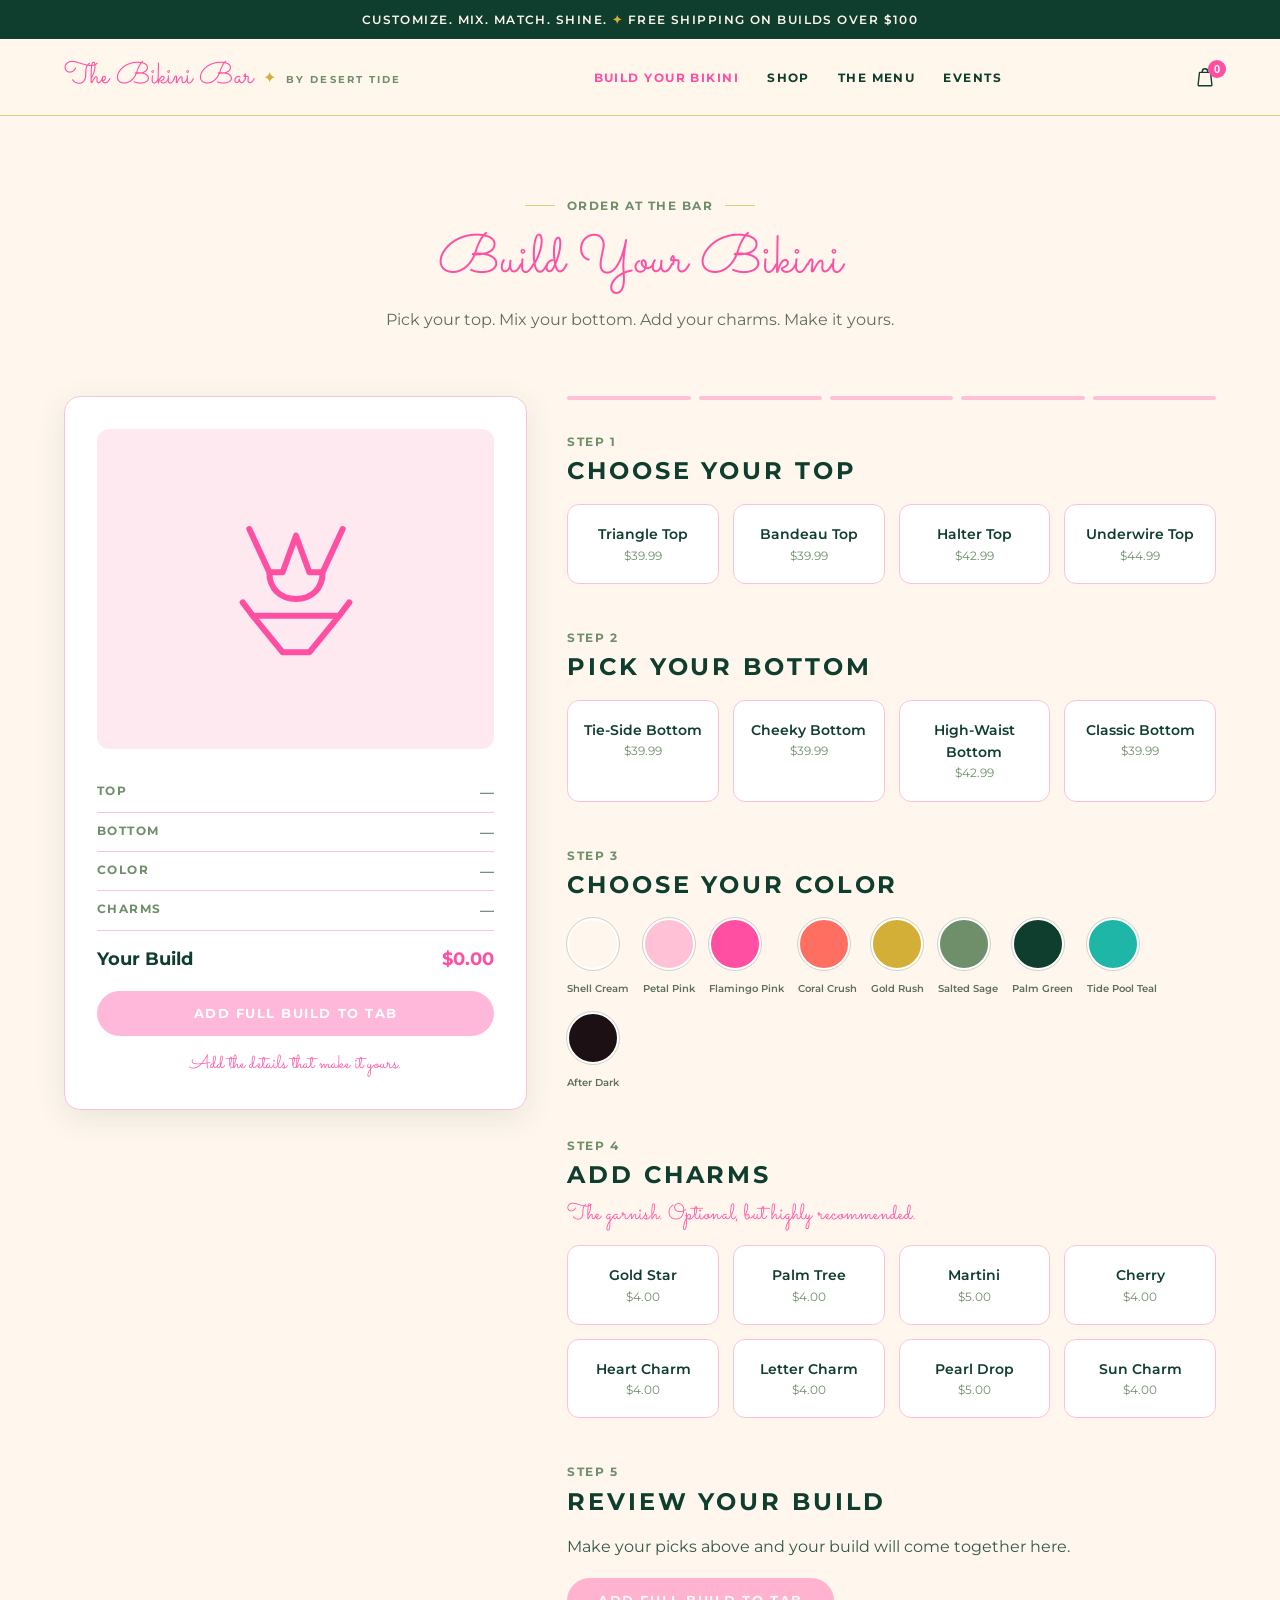
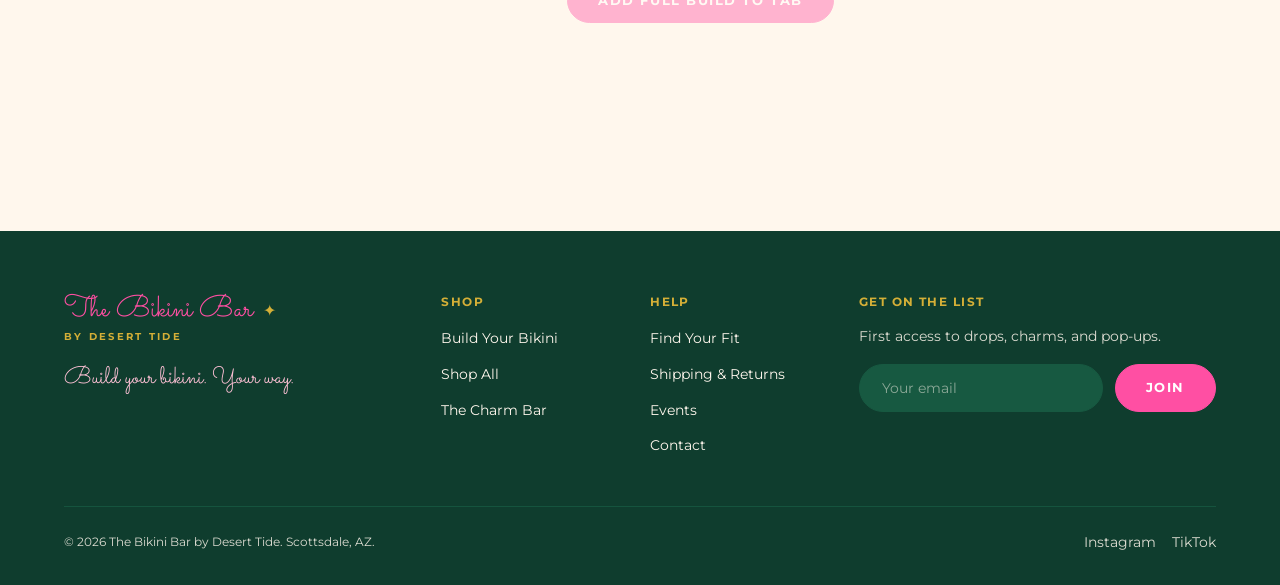
==== commit 583e863d: "Apply Brand Kit v2.0: resort daylight re-skin + vector primary logo Implement the official brand kit" ====
--- a/builder.html
+++ b/builder.html
@@ -7,7 +7,8 @@
   <meta name="description" content="Order at the bar: choose your top, pick your bottom, choose your color, add charms, and review your build." />
   <link rel="preconnect" href="https://fonts.googleapis.com" />
   <link rel="preconnect" href="https://fonts.gstatic.com" crossorigin />
-  <link href="https://fonts.googleapis.com/css2?family=Mr+Dafoe&family=Montserrat:wght@500;700;800&family=Inter:wght@400;600;700&display=swap" rel="stylesheet" />
+  <link href="https://fonts.googleapis.com/css2?family=Sacramento&family=Montserrat:wght@400;500;600;700&display=swap" rel="stylesheet" />
+  <link rel="icon" type="image/svg+xml" href="assets/logo-primary.svg" />
   <link rel="stylesheet" href="css/styles.css" />
 </head>
 <body class="has-sticky-cta">
@@ -49,7 +50,7 @@
       <!-- Live Preview -->
       <aside class="builder-preview">
         <div class="preview-stage" id="preview-stage">
-          <svg id="preview-icon" width="160" height="160" viewBox="0 0 24 24" fill="none" stroke="#FF2D88" stroke-width="0.9" stroke-linecap="round" stroke-linejoin="round" style="filter: drop-shadow(0 0 8px rgba(255,45,136,0.5));">
+          <svg id="preview-icon" width="160" height="160" viewBox="0 0 24 24" fill="none" stroke="#FF4FA3" stroke-width="0.9" stroke-linecap="round" stroke-linejoin="round">
             <path d="M5 3l3 6.5h2L12 4l2 5.5h2L19 3M8 9.5C8 12 9.7 13.5 12 13.5S16 12 16 9.5"/>
             <path d="M5.5 16h13l-4.5 5.5h-4L5.5 16zM5.5 16 4 14M18.5 16l1.5-2"/>
           </svg>
@@ -123,8 +124,8 @@
       <div class="footer-grid">
         <div>
           <p class="logo">The Bikini Bar <span class="charm">&#10022;</span></p>
-          <p style="font-family: var(--font-heading); font-size: 0.65rem; font-weight: 700; letter-spacing: 0.22em; color: var(--color-amber-neon); margin-bottom: 14px;">BY DESERT TIDE</p>
-          <p class="tagline">Customize. Mix. Match. Shine.</p>
+          <p class="byline-row">By Desert Tide</p>
+          <p class="tagline">Build your bikini. Your way.</p>
         </div>
         <div>
           <h4>Shop</h4>
--- a/css/styles.css
+++ b/css/styles.css
@@ -1,115 +1,95 @@
 /* ============================================
    The Bikini Bar by Desert Tide — Brand Stylesheet
-   Neon cocktail bar × poolside swimwear
+   Brand Kit v2.0 — resort daylight
    Customize. Mix. Match. Shine.
    ============================================ */
 
 :root {
-  /* Core Brand Colors */
-  --color-midnight: #170A10;        /* warm plum-black, the sign wall */
-  --color-deep-plum: #221019;       /* raised surfaces, cards */
-  --color-velvet: #2C1520;          /* hover surfaces, panels */
-  --color-neon-pink: #FF2D88;       /* primary neon */
-  --color-pink-glow: #FF7AB8;       /* soft pink, secondary text */
-  --color-amber-neon: #FFB341;      /* gold neon tube */
-  --color-soft-gold: #E8A14C;       /* borders, dividers, charm details */
-  --color-coral: #FF7A66;           /* packaging coral, warm accents */
-  --color-cream: #FFF3E8;           /* primary text on dark */
-  --color-lime-twist: #C8FF4D;      /* after-hours accent, use sparingly */
-  --color-palm-green: #1F8A70;      /* palm + tropical accents */
-
-  /* Functional Colors */
-  --color-background: var(--color-midnight);
-  --color-surface: var(--color-deep-plum);
-  --color-text-primary: var(--color-cream);
-  --color-text-heading: var(--color-cream);
-  --color-button-primary: var(--color-neon-pink);
-  --color-button-primary-text: var(--color-midnight);
-  --color-link: var(--color-pink-glow);
-  --color-accent: var(--color-amber-neon);
-  --border-soft: rgba(255, 179, 65, 0.28);
-  --border-strong: rgba(255, 179, 65, 0.5);
-
-  /* Neon Glows */
-  --glow-pink-text: 0 0 6px rgba(255, 45, 136, 0.65), 0 0 18px rgba(255, 45, 136, 0.45), 0 0 42px rgba(255, 45, 136, 0.3);
-  --glow-amber-text: 0 0 6px rgba(255, 179, 65, 0.6), 0 0 16px rgba(255, 179, 65, 0.35);
-  --glow-pink-box: 0 0 12px rgba(255, 45, 136, 0.45), 0 0 32px rgba(255, 45, 136, 0.25);
-  --glow-amber-box: 0 0 10px rgba(255, 179, 65, 0.4), 0 0 26px rgba(255, 179, 65, 0.2);
-
-  /* Typography */
-  --font-script: "Mr Dafoe", "Brush Script MT", cursive;
-  --font-heading: "Montserrat", "Helvetica Neue", Arial, sans-serif;
-  --font-body: "Inter", "Montserrat", "Helvetica Neue", Arial, sans-serif;
-  --font-size-hero: clamp(3.2rem, 9vw, 6.8rem);
-  --font-size-h1: clamp(2.4rem, 6vw, 4.5rem);
-  --font-size-h2: clamp(1.8rem, 4vw, 2.9rem);
-  --font-size-h3: clamp(1.3rem, 3vw, 1.9rem);
+  /* color — token names per brand kit §06 */
+  --bb-neon:  #FF4FA3;   /* Flamingo Pink — primary / CTA */
+  --bb-glow:  #FFC1D6;   /* Petal — hovers, tints, borders */
+  --bb-amber: #D4AF37;   /* Gold — accent, focus, charms */
+  --bb-gold:  #D4AF37;   /* aliases amber */
+  --bb-ink:   #0F3D2E;   /* Palm Green — text, footer, dark mode */
+  --bb-ink-2: #175941;   /* dark surface (cards on Palm Green) */
+  --bb-blush: #FFC1D6;   /* aliases glow */
+  --bb-cream: #FFF7ED;   /* Shell Cream — DEFAULT page bg */
+  --bb-coral: #6F8F6B;   /* Sage — borders, icons, secondary text */
+  --bb-muted: #5E6E5B;   /* muted text on cream */
+  --bb-pink-hover: #E8418F;
+
+  /* gradient + shadow */
+  --bb-sunset: linear-gradient(90deg, #FF4FA3, #D4AF37);
+  --bb-shadow-pop: 0 6px 20px rgba(255, 79, 163, 0.25);
+  --bb-shadow-soft: 0 8px 30px rgba(15, 61, 46, 0.10);
+  --bb-shadow-card-hover: 0 10px 30px rgba(15, 61, 46, 0.12);
+  --bb-border-subtle: 1px solid #FFC1D6;
+  --bb-divider: rgba(212, 175, 55, 0.6);
+  --bb-petal-band: rgba(255, 193, 214, 0.35);
+
+  /* type — Selima self-hosted when available; Sacramento keeps layout */
+  --bb-font-display: 'Selima', 'Sacramento', cursive;
+  --bb-font-head: 'Montserrat', sans-serif;
+  --bb-font-body: 'Montserrat', sans-serif;
+  --bb-track-label: 0.12em;
+
+  --font-size-hero: clamp(3.4rem, 9vw, 6.5rem);
+  --font-size-h1: clamp(2.2rem, 5vw, 3.4rem);
+  --font-size-h2: clamp(1.6rem, 3.5vw, 2.4rem);
+  --font-size-h3: clamp(1.15rem, 2.5vw, 1.5rem);
   --font-size-body: 1rem;
   --font-size-small: 0.875rem;
   --font-size-label: 0.75rem;
-  --letter-spacing-button: 0.12em;
-  --letter-spacing-label: 0.2em;
-  --letter-spacing-heading: 0.14em;
-  --line-height-heading: 1.1;
-  --line-height-body: 1.6;
-
-  --radius-card: 20px;
+
+  --radius-card: 16px;
+  --radius-tile: 12px;
   --radius-pill: 999px;
-  --shadow-soft: 0 16px 36px rgba(0, 0, 0, 0.45);
   --max-width: 1200px;
 }
 
 /* ---------- Reset & Base ---------- */
 *, *::before, *::after { box-sizing: border-box; margin: 0; padding: 0; }
 
-html { scroll-behavior: smooth; }
+html { scroll-behavior: smooth; color-scheme: light; }
 
 body {
-  background:
-    radial-gradient(ellipse at 80% -10%, rgba(255, 45, 136, 0.10), transparent 50%),
-    radial-gradient(ellipse at 10% 30%, rgba(255, 179, 65, 0.05), transparent 45%),
-    var(--color-midnight);
-  color: var(--color-text-primary);
-  font-family: var(--font-body);
+  background: var(--bb-cream);
+  color: var(--bb-ink);
+  font-family: var(--bb-font-body);
   font-size: var(--font-size-body);
-  line-height: var(--line-height-body);
+  line-height: 1.6;
   -webkit-font-smoothing: antialiased;
 }
 
 img, svg { display: block; max-width: 100%; }
 
 h1, h2, h3, h4 {
-  font-family: var(--font-heading);
-  color: var(--color-text-heading);
-  line-height: var(--line-height-heading);
-  font-weight: 700;
-  text-transform: uppercase;
-  letter-spacing: var(--letter-spacing-heading);
-}
-
-a { color: var(--color-link); text-decoration: none; }
-a:hover { text-decoration: underline; }
+  font-family: var(--bb-font-head);
+  color: var(--bb-ink);
+  line-height: 1.2;
+  font-weight: 700;
+  text-transform: uppercase;
+  letter-spacing: var(--bb-track-label);
+}
+
+a { color: var(--bb-ink); text-decoration: none; }
+a:hover { text-decoration: underline; text-decoration-color: var(--bb-gold); }
+
+:focus-visible { outline: 2px solid var(--bb-gold); outline-offset: 2px; }
 
 .container {
   max-width: var(--max-width);
   margin: 0 auto;
-  padding: 0 20px;
-}
-
-/* Script display text — the neon sign voice */
+  padding: 0 24px;
+}
+
+/* Script display text — never under 28px, never body copy */
 .script {
-  font-family: var(--font-script);
+  font-family: var(--bb-font-display);
   text-transform: none;
   letter-spacing: 0.01em;
   font-weight: 400;
-}
-.neon-pink {
-  color: var(--color-neon-pink);
-  text-shadow: var(--glow-pink-text);
-}
-.neon-amber {
-  color: var(--color-amber-neon);
-  text-shadow: var(--glow-amber-text);
+  color: var(--bb-neon);
 }
 
 .eyebrow {
@@ -118,37 +98,25 @@
   gap: 12px;
   font-size: var(--font-size-label);
   font-weight: 700;
-  letter-spacing: var(--letter-spacing-label);
-  text-transform: uppercase;
-  color: var(--color-amber-neon);
-  text-shadow: var(--glow-amber-text);
+  letter-spacing: var(--bb-track-label);
+  text-transform: uppercase;
+  color: var(--bb-coral);
 }
 .eyebrow::before, .eyebrow::after {
   content: "";
   width: 30px;
   height: 1px;
-  background: var(--color-amber-neon);
-  box-shadow: var(--glow-amber-box);
+  background: var(--bb-divider);
 }
 
 .accent-line {
-  font-family: var(--font-script);
-  color: var(--color-pink-glow);
-  font-size: 1.5rem;
+  font-family: var(--bb-font-display);
+  color: var(--bb-neon);
+  font-size: 1.8rem;
   text-transform: none;
   letter-spacing: 0.01em;
-}
-
-/* Neon flicker for hero sign */
-@keyframes neon-flicker {
-  0%, 100% { opacity: 1; }
-  92% { opacity: 1; }
-  93% { opacity: 0.6; }
-  94% { opacity: 1; }
-  96% { opacity: 0.7; }
-  97% { opacity: 1; }
-}
-.flicker { animation: neon-flicker 6s infinite; }
+  line-height: 1.3;
+}
 
 /* ---------- Buttons ---------- */
 .button-primary,
@@ -157,60 +125,58 @@
   display: inline-block;
   border-radius: var(--radius-pill);
   padding: 14px 30px;
-  font-family: var(--font-heading);
+  font-family: var(--bb-font-head);
   font-size: 0.8rem;
   font-weight: 700;
-  letter-spacing: var(--letter-spacing-button);
+  letter-spacing: var(--bb-track-label);
   text-transform: uppercase;
   text-decoration: none;
   cursor: pointer;
   text-align: center;
-  transition: box-shadow 180ms ease, background 180ms ease, color 180ms ease, transform 180ms ease;
+  transition: background 160ms ease, color 160ms ease, border-color 160ms ease, box-shadow 160ms ease;
 }
 .button-primary:hover, .button-secondary:hover, .button-campaign:hover { text-decoration: none; }
 
 .button-primary {
-  background: var(--color-neon-pink);
-  color: var(--color-midnight);
-  border: 1px solid var(--color-neon-pink);
-  box-shadow: var(--glow-pink-box);
-}
-.button-primary:hover { box-shadow: 0 0 18px rgba(255, 45, 136, 0.7), 0 0 48px rgba(255, 45, 136, 0.35); transform: translateY(-1px); }
-.button-primary:disabled { opacity: 0.4; cursor: not-allowed; box-shadow: none; transform: none; }
+  background: var(--bb-neon);
+  color: #FFFFFF;
+  border: 1.5px solid var(--bb-neon);
+}
+.button-primary:hover { background: var(--bb-pink-hover); border-color: var(--bb-pink-hover); }
+.button-primary:disabled { opacity: 0.4; cursor: not-allowed; }
 
 .button-secondary {
   background: transparent;
-  color: var(--color-amber-neon);
-  border: 1px solid var(--color-amber-neon);
-}
-.button-secondary:hover { box-shadow: var(--glow-amber-box); background: rgba(255, 179, 65, 0.08); }
+  color: var(--bb-ink);
+  border: 1.5px solid var(--bb-ink);
+}
+.button-secondary:hover { background: var(--bb-ink); color: var(--bb-cream); }
 
 .button-campaign {
   background: transparent;
-  color: var(--color-lime-twist);
-  border: 1px solid var(--color-lime-twist);
-}
-.button-campaign:hover { box-shadow: 0 0 12px rgba(200, 255, 77, 0.4); background: rgba(200, 255, 77, 0.08); }
+  color: var(--bb-ink);
+  border: 1.5px solid var(--bb-gold);
+}
+.button-campaign:hover { background: var(--bb-gold); color: var(--bb-ink); }
 
 /* ---------- Announcement Bar ---------- */
 .announcement-bar {
-  background: #0E060A;
-  color: var(--color-pink-glow);
+  background: var(--bb-ink);
+  color: var(--bb-cream);
   text-align: center;
   font-size: var(--font-size-label);
-  font-weight: 700;
-  letter-spacing: var(--letter-spacing-label);
+  font-weight: 600;
+  letter-spacing: var(--bb-track-label);
   text-transform: uppercase;
   padding: 10px 16px;
-  border-bottom: 1px solid rgba(255, 45, 136, 0.25);
-}
-.announcement-bar .gold { color: var(--color-amber-neon); text-shadow: var(--glow-amber-text); }
+}
+.announcement-bar .gold { color: var(--bb-gold); }
 
 /* ---------- Header ---------- */
 .site-header {
-  background: rgba(23, 10, 16, 0.92);
+  background: rgba(255, 247, 237, 0.95);
   backdrop-filter: blur(8px);
-  border-bottom: 1px solid var(--border-soft);
+  border-bottom: 1px solid var(--bb-divider);
   position: sticky;
   top: 0;
   z-index: 50;
@@ -223,10 +189,9 @@
   height: 76px;
 }
 .logo {
-  font-family: var(--font-script);
-  font-size: 1.75rem;
-  color: var(--color-neon-pink);
-  text-shadow: var(--glow-pink-text);
+  font-family: var(--bb-font-display);
+  font-size: 1.9rem;
+  color: var(--bb-neon);
   display: flex;
   align-items: baseline;
   gap: 10px;
@@ -234,32 +199,26 @@
   line-height: 1;
 }
 .logo:hover { text-decoration: none; }
-.logo .charm {
-  font-family: var(--font-body);
-  font-size: 1rem;
-  color: var(--color-amber-neon);
-  text-shadow: var(--glow-amber-text);
-}
+.logo .charm { font-family: var(--bb-font-body); font-size: 1rem; color: var(--bb-gold); }
 .logo .byline {
-  font-family: var(--font-heading);
+  font-family: var(--bb-font-head);
   font-size: 0.6rem;
   font-weight: 700;
   letter-spacing: 0.22em;
   text-transform: uppercase;
-  color: var(--color-amber-neon);
-  text-shadow: none;
+  color: var(--bb-coral);
 }
 
 .main-nav { display: flex; gap: 28px; align-items: center; }
 .main-nav a {
-  color: var(--color-cream);
-  font-size: var(--font-size-label);
-  font-weight: 700;
-  letter-spacing: 0.14em;
-  text-transform: uppercase;
-}
-.main-nav a:hover { color: var(--color-neon-pink); text-shadow: var(--glow-pink-text); text-decoration: none; }
-.main-nav a.nav-cta { color: var(--color-neon-pink); }
+  color: var(--bb-ink);
+  font-size: var(--font-size-label);
+  font-weight: 700;
+  letter-spacing: var(--bb-track-label);
+  text-transform: uppercase;
+}
+.main-nav a:hover { color: var(--bb-neon); text-decoration: none; }
+.main-nav a.nav-cta { color: var(--bb-neon); }
 
 .header-actions { display: flex; align-items: center; gap: 16px; }
 .cart-button {
@@ -267,7 +226,7 @@
   background: none;
   border: none;
   cursor: pointer;
-  color: var(--color-amber-neon);
+  color: var(--bb-ink);
   display: flex;
   align-items: center;
 }
@@ -275,8 +234,8 @@
   position: absolute;
   top: -6px;
   right: -10px;
-  background: var(--color-neon-pink);
-  color: var(--color-midnight);
+  background: var(--bb-neon);
+  color: #FFFFFF;
   font-size: 0.7rem;
   font-weight: 700;
   border-radius: 50%;
@@ -285,7 +244,6 @@
   display: flex;
   align-items: center;
   justify-content: center;
-  box-shadow: var(--glow-pink-box);
 }
 
 .menu-toggle {
@@ -293,12 +251,12 @@
   background: none;
   border: none;
   cursor: pointer;
-  color: var(--color-amber-neon);
+  color: var(--bb-ink);
 }
 
 /* ---------- Hero ---------- */
 .hero {
-  padding: 110px 0 90px;
+  padding: 64px 0 80px;
   text-align: center;
   position: relative;
   overflow: hidden;
@@ -308,64 +266,47 @@
   position: absolute;
   inset: 0;
   background:
-    radial-gradient(ellipse at 50% 30%, rgba(255, 45, 136, 0.14), transparent 55%),
-    radial-gradient(ellipse at 85% 75%, rgba(255, 179, 65, 0.08), transparent 45%);
+    radial-gradient(ellipse at 18% 20%, rgba(255, 193, 214, 0.35), transparent 50%),
+    radial-gradient(ellipse at 85% 70%, rgba(212, 175, 55, 0.12), transparent 45%);
   pointer-events: none;
 }
 .hero .container { position: relative; }
-.hero .hero-the {
-  font-family: var(--font-heading);
-  font-size: var(--font-size-label);
-  font-weight: 700;
-  letter-spacing: 0.5em;
-  text-transform: uppercase;
-  color: var(--color-amber-neon);
-  text-shadow: var(--glow-amber-text);
-}
+.hero-logo { width: min(380px, 70vw); margin: 0 auto 8px; }
 .hero h1 {
-  font-family: var(--font-script);
+  font-family: var(--bb-font-display);
   font-size: var(--font-size-hero);
   font-weight: 400;
   text-transform: none;
   letter-spacing: 0.01em;
-  color: var(--color-neon-pink);
-  text-shadow: var(--glow-pink-text);
-  margin: 10px 0 6px;
+  color: var(--bb-neon);
+  margin: 6px 0;
+  line-height: 1.1;
 }
 .hero .subheadline {
-  font-size: 1.1rem;
-  color: var(--color-cream);
+  font-size: 1.05rem;
+  color: var(--bb-ink);
   max-width: 540px;
-  margin: 18px auto 40px;
-  opacity: 0.9;
-}
-.hero .subheadline .script { color: var(--color-amber-neon); font-size: 1.4rem; }
+  margin: 14px auto 36px;
+}
+.hero .subheadline .script { font-size: 1.6rem; }
 .hero-buttons { display: flex; gap: 16px; justify-content: center; flex-wrap: wrap; }
 
 .hero-charms {
   display: flex;
   justify-content: center;
   gap: 36px;
-  margin-top: 70px;
-  color: var(--color-amber-neon);
-  filter: drop-shadow(0 0 6px rgba(255, 179, 65, 0.5));
-}
-.hero-charms svg:nth-child(odd) {
-  color: var(--color-neon-pink);
-  filter: drop-shadow(0 0 6px rgba(255, 45, 136, 0.55));
-}
+  margin-top: 64px;
+  color: var(--bb-gold);
+}
+.hero-charms svg:nth-child(odd) { color: var(--bb-neon); }
 
 /* ---------- Sections ---------- */
 .section { padding: 84px 0; }
 .section-header { text-align: center; margin-bottom: 52px; }
 .section-header h2 { font-size: var(--font-size-h2); margin: 14px 0 10px; }
-.section-header h2 .script {
-  color: var(--color-neon-pink);
-  text-shadow: var(--glow-pink-text);
-  font-size: 1.25em;
-}
-.section-header p { max-width: 540px; margin: 0 auto; opacity: 0.85; }
-.section.ivory { background: rgba(34, 16, 25, 0.55); border-top: 1px solid var(--border-soft); border-bottom: 1px solid var(--border-soft); }
+.section-header h2 .script { font-size: 1.4em; vertical-align: -0.08em; }
+.section-header p { max-width: 540px; margin: 0 auto; color: var(--bb-muted); }
+.section.ivory { background: var(--bb-petal-band); }
 
 /* ---------- Builder Steps Strip ---------- */
 .steps-strip {
@@ -374,29 +315,25 @@
   gap: 18px;
 }
 .step-tile {
-  background: var(--color-deep-plum);
-  border: 1px solid var(--border-soft);
+  background: #FFFFFF;
+  border: var(--bb-border-subtle);
   border-radius: var(--radius-card);
   padding: 30px 18px;
   text-align: center;
-  transition: border-color 180ms ease, box-shadow 180ms ease;
-}
-.step-tile:hover { border-color: var(--color-neon-pink); box-shadow: var(--glow-pink-box); }
+  transition: transform 180ms ease, box-shadow 180ms ease;
+}
+.step-tile:hover { transform: translateY(-4px); box-shadow: var(--bb-shadow-card-hover); }
 .step-tile .step-number {
   font-size: var(--font-size-label);
   font-weight: 700;
-  letter-spacing: var(--letter-spacing-label);
-  text-transform: uppercase;
-  color: var(--color-amber-neon);
-}
-.step-tile h3 { font-size: 0.95rem; margin-top: 8px; letter-spacing: 0.1em; }
-.step-tile svg {
-  margin: 0 auto 16px;
-  color: var(--color-neon-pink);
-  filter: drop-shadow(0 0 5px rgba(255, 45, 136, 0.5));
-}
-
-/* ---------- Collection Tiles (The Cocktail Menu) ---------- */
+  letter-spacing: var(--bb-track-label);
+  text-transform: uppercase;
+  color: var(--bb-coral);
+}
+.step-tile h3 { font-size: 0.9rem; margin-top: 8px; }
+.step-tile svg { margin: 0 auto 16px; color: var(--bb-neon); }
+
+/* ---------- Collection Tiles (The Menu) ---------- */
 .collection-grid {
   display: grid;
   grid-template-columns: repeat(auto-fit, minmax(280px, 1fr));
@@ -406,98 +343,99 @@
   position: relative;
   border-radius: var(--radius-card);
   overflow: hidden;
-  min-height: 380px;
+  min-height: 360px;
   display: flex;
   flex-direction: column;
   justify-content: flex-end;
   padding: 32px;
-  color: var(--color-cream);
+  color: var(--bb-ink);
   text-decoration: none;
-  border: 1px solid var(--border-soft);
-  transition: transform 180ms ease, box-shadow 180ms ease, border-color 180ms ease;
+  border: var(--bb-border-subtle);
+  transition: transform 180ms ease, box-shadow 180ms ease;
 }
 .collection-tile:hover {
   transform: translateY(-4px);
-  box-shadow: var(--glow-pink-box), var(--shadow-soft);
-  border-color: rgba(255, 45, 136, 0.5);
+  box-shadow: var(--bb-shadow-card-hover);
   text-decoration: none;
 }
 .collection-tile .tile-label {
   font-size: var(--font-size-label);
   font-weight: 700;
-  letter-spacing: var(--letter-spacing-label);
-  text-transform: uppercase;
-  color: var(--color-amber-neon);
-  text-shadow: var(--glow-amber-text);
+  letter-spacing: var(--bb-track-label);
+  text-transform: uppercase;
+  color: var(--bb-coral);
   margin-bottom: 8px;
 }
 .collection-tile h3 {
-  font-family: var(--font-script);
-  font-size: 2.3rem;
+  font-family: var(--bb-font-display);
+  font-size: 2.4rem;
   font-weight: 400;
   text-transform: none;
   letter-spacing: 0.01em;
-  color: var(--color-cream);
-  margin-bottom: 6px;
+  color: var(--bb-neon);
+  margin-bottom: 4px;
+  line-height: 1.15;
 }
 .collection-tile h3::after {
   content: "";
   display: block;
   width: 48px;
-  height: 2px;
-  background: var(--color-amber-neon);
-  box-shadow: var(--glow-amber-box);
+  height: 1px;
+  background: var(--bb-divider);
   margin-top: 12px;
 }
-.collection-tile p { font-size: var(--font-size-small); opacity: 0.9; margin-top: 10px; }
-
+.collection-tile p { font-size: var(--font-size-small); margin-top: 10px; }
+
+/* Dark (After Dark) tiles */
+.tile-signature, .tile-margarita { color: var(--bb-cream); }
+.tile-signature h3, .tile-margarita h3 { color: var(--bb-cream); }
+.tile-signature .tile-label, .tile-margarita .tile-label { color: var(--bb-gold); }
 .tile-signature {
   background:
-    radial-gradient(ellipse at 80% 15%, rgba(255, 179, 65, 0.25), transparent 55%),
-    linear-gradient(165deg, #1C2B23 0%, #14100E 70%);
+    radial-gradient(ellipse at 80% 10%, rgba(212, 175, 55, 0.30), transparent 55%),
+    var(--bb-ink);
+  border-color: var(--bb-ink-2);
+}
+.tile-margarita {
+  background:
+    radial-gradient(ellipse at 20% 12%, rgba(111, 143, 107, 0.45), transparent 55%),
+    var(--bb-ink-2);
+  border-color: var(--bb-ink-2);
 }
 .tile-paloma {
   background:
-    radial-gradient(ellipse at 75% 20%, rgba(255, 45, 136, 0.45), transparent 60%),
-    linear-gradient(165deg, #3A0E26 0%, #170A10 75%);
-}
-.tile-paloma h3 { color: var(--color-pink-glow); text-shadow: var(--glow-pink-text); }
-.tile-margarita {
-  background:
-    radial-gradient(ellipse at 20% 15%, rgba(200, 255, 77, 0.22), transparent 55%),
-    linear-gradient(165deg, #131A08 0%, #0E060A 75%);
-}
-.tile-margarita .tile-label { color: var(--color-lime-twist); text-shadow: 0 0 8px rgba(200, 255, 77, 0.5); }
+    radial-gradient(ellipse at 75% 15%, rgba(255, 79, 163, 0.30), transparent 60%),
+    var(--bb-glow);
+}
 .tile-spritz {
   background:
-    radial-gradient(ellipse at 75% 10%, rgba(255, 122, 102, 0.45), transparent 60%),
-    linear-gradient(165deg, #4A1812 0%, #170A10 75%);
+    radial-gradient(ellipse at 75% 10%, rgba(255, 79, 163, 0.25), transparent 55%),
+    linear-gradient(165deg, #FFD9C4 0%, #FFC1D6 80%);
 }
 .tile-last-splash {
   background:
-    radial-gradient(ellipse at 60% 15%, rgba(255, 243, 232, 0.22), transparent 55%),
-    linear-gradient(165deg, #3D2A33 0%, #170A10 75%);
-}
-
-/* ---------- Product Cards ---------- */
+    radial-gradient(ellipse at 60% 12%, rgba(212, 175, 55, 0.22), transparent 55%),
+    #FFFFFF;
+}
+
+/* ---------- Product Cards ('Menu Cards') ---------- */
 .product-grid {
   display: grid;
   grid-template-columns: repeat(auto-fill, minmax(240px, 1fr));
   gap: 24px;
 }
 .product-card {
-  background: var(--color-deep-plum);
-  border: 1px solid var(--border-soft);
+  background: #FFFFFF;
+  border: var(--bb-border-subtle);
   border-radius: var(--radius-card);
   overflow: hidden;
-  transition: transform 180ms ease, box-shadow 180ms ease, border-color 180ms ease;
+  transition: transform 180ms ease, box-shadow 180ms ease;
   display: flex;
   flex-direction: column;
 }
 .product-card:hover {
-  transform: translateY(-3px);
-  box-shadow: var(--glow-pink-box), var(--shadow-soft);
-  border-color: rgba(255, 45, 136, 0.45);
+  transform: translateY(-4px);
+  box-shadow: var(--bb-shadow-card-hover);
 }
 .product-image {
   aspect-ratio: 4 / 5;
@@ -505,38 +443,37 @@
   align-items: center;
   justify-content: center;
   position: relative;
-}
-.product-image svg { width: 96px; height: 96px; opacity: 0.95; filter: drop-shadow(0 0 8px rgba(255, 243, 232, 0.25)); }
+  background: var(--bb-petal-band);
+}
+.product-image svg { width: 96px; height: 96px; }
 .product-badge {
   position: absolute;
   top: 14px;
   left: 14px;
-  background: transparent;
-  color: var(--color-coral);
-  border: 1px solid var(--color-coral);
+  background: #FFFFFF;
+  color: var(--bb-ink);
+  border: 1px solid var(--bb-gold);
   font-size: 0.65rem;
   font-weight: 700;
-  letter-spacing: var(--letter-spacing-label);
+  letter-spacing: var(--bb-track-label);
   text-transform: uppercase;
   padding: 5px 12px;
   border-radius: var(--radius-pill);
-  box-shadow: 0 0 8px rgba(255, 122, 102, 0.35);
-  backdrop-filter: blur(3px);
 }
 .product-badge.neon {
-  color: var(--color-lime-twist);
-  border-color: var(--color-lime-twist);
-  box-shadow: 0 0 8px rgba(200, 255, 77, 0.35);
+  background: var(--bb-ink);
+  color: var(--bb-cream);
+  border-color: var(--bb-ink);
 }
 .product-info { padding: 18px 20px 22px; display: flex; flex-direction: column; gap: 8px; flex: 1; }
-.product-info h3 { font-size: 0.85rem; letter-spacing: 0.08em; }
-.product-price { font-weight: 700; color: var(--color-amber-neon); }
+.product-info h3 { font-size: 0.85rem; font-weight: 600; }
+.product-price { font-weight: 700; color: var(--bb-neon); }
 .swatch-row { display: flex; gap: 6px; }
 .swatch {
   width: 16px;
   height: 16px;
   border-radius: 50%;
-  border: 1px solid rgba(255, 243, 232, 0.25);
+  border: 1px solid rgba(15, 61, 46, 0.2);
 }
 .product-info .button-secondary,
 .product-info .button-primary {
@@ -555,8 +492,8 @@
   margin: 40px 0;
 }
 .charm-chip {
-  background: var(--color-deep-plum);
-  border: 1px solid var(--border-strong);
+  background: #FFFFFF;
+  border: var(--bb-border-subtle);
   border-radius: var(--radius-pill);
   padding: 12px 22px;
   display: inline-flex;
@@ -564,20 +501,19 @@
   gap: 10px;
   font-size: var(--font-size-small);
   font-weight: 600;
-  color: var(--color-cream);
-  transition: border-color 160ms ease, box-shadow 160ms ease;
-}
-.charm-chip:hover { border-color: var(--color-neon-pink); box-shadow: var(--glow-pink-box); }
-.charm-chip svg { color: var(--color-amber-neon); filter: drop-shadow(0 0 4px rgba(255, 179, 65, 0.5)); }
-
-/* ---------- Events Banner ---------- */
+  color: var(--bb-ink);
+  transition: transform 160ms ease, box-shadow 160ms ease;
+}
+.charm-chip:hover { transform: translateY(-2px); box-shadow: var(--bb-shadow-soft); }
+.charm-chip svg { color: var(--bb-gold); }
+
+/* ---------- Events Banner (After Dark panel) ---------- */
 .events-banner {
   background:
-    radial-gradient(ellipse at 85% 20%, rgba(255, 45, 136, 0.25), transparent 55%),
-    linear-gradient(120deg, #2C1520, #170A10);
-  border: 1px solid var(--border-strong);
+    radial-gradient(ellipse at 85% 15%, rgba(212, 175, 55, 0.25), transparent 55%),
+    var(--bb-ink);
   border-radius: var(--radius-card);
-  color: var(--color-cream);
+  color: var(--bb-cream);
   padding: 64px 48px;
   display: flex;
   align-items: center;
@@ -585,8 +521,10 @@
   gap: 32px;
   flex-wrap: wrap;
 }
-.events-banner h2 { color: var(--color-cream); font-size: var(--font-size-h3); }
-.events-banner .accent-line { color: var(--color-amber-neon); text-shadow: var(--glow-amber-text); }
+.events-banner h2 { color: var(--bb-cream); font-size: var(--font-size-h3); }
+.events-banner .accent-line { color: var(--bb-glow); }
+.events-banner .button-secondary { color: var(--bb-gold); border-color: var(--bb-gold); }
+.events-banner .button-secondary:hover { background: var(--bb-gold); color: var(--bb-ink); }
 
 /* ---------- Email Signup ---------- */
 .signup-form {
@@ -597,25 +535,23 @@
 }
 .signup-form input {
   flex: 1;
-  border: 1px solid var(--border-strong);
+  border: 1.5px solid var(--bb-glow);
   border-radius: var(--radius-pill);
   padding: 14px 22px;
-  font-family: var(--font-body);
+  font-family: var(--bb-font-body);
   font-size: var(--font-size-small);
-  background: var(--color-deep-plum);
-  color: var(--color-cream);
-}
-.signup-form input::placeholder { color: rgba(255, 243, 232, 0.45); }
-.signup-form input:focus { outline: none; border-color: var(--color-neon-pink); box-shadow: var(--glow-pink-box); }
-
-/* ---------- Footer ---------- */
+  background: #FFFFFF;
+  color: var(--bb-ink);
+}
+.signup-form input::placeholder { color: var(--bb-muted); }
+.signup-form input:focus { outline: 2px solid var(--bb-gold); outline-offset: 2px; }
+
+/* ---------- Footer — always After Dark ---------- */
 .footer {
-  background: #0E060A;
-  color: var(--color-cream);
+  background: var(--bb-ink);
+  color: var(--bb-cream);
   padding: 64px 0 32px;
   margin-top: 80px;
-  border-top: 1px solid rgba(255, 45, 136, 0.3);
-  box-shadow: 0 -1px 24px rgba(255, 45, 136, 0.12);
 }
 .footer-grid {
   display: grid;
@@ -623,31 +559,43 @@
   gap: 40px;
   margin-bottom: 48px;
 }
-.footer .logo { margin-bottom: 12px; }
+.footer .logo { margin-bottom: 4px; }
+.footer .byline-row {
+  font-family: var(--bb-font-head);
+  font-size: 0.65rem;
+  font-weight: 700;
+  letter-spacing: 0.22em;
+  text-transform: uppercase;
+  color: var(--bb-gold);
+  margin-bottom: 14px;
+}
 .footer h4 {
-  color: var(--color-amber-neon);
-  font-family: var(--font-heading);
-  font-size: var(--font-size-label);
-  font-weight: 700;
-  letter-spacing: var(--letter-spacing-label);
+  color: var(--bb-gold);
+  font-family: var(--bb-font-head);
+  font-size: var(--font-size-label);
+  font-weight: 700;
+  letter-spacing: var(--bb-track-label);
   text-transform: uppercase;
   margin-bottom: 16px;
-  text-shadow: var(--glow-amber-text);
 }
 .footer ul { list-style: none; display: flex; flex-direction: column; gap: 10px; }
-.footer a { color: var(--color-cream); font-size: var(--font-size-small); }
-.footer a:hover { color: var(--color-neon-pink); }
+.footer a { color: var(--bb-cream); font-size: var(--font-size-small); }
+.footer a:hover { color: var(--bb-glow); }
 .footer .tagline {
-  font-family: var(--font-heading);
-  font-size: var(--font-size-label);
-  font-weight: 700;
-  letter-spacing: var(--letter-spacing-label);
-  text-transform: uppercase;
-  color: var(--color-amber-neon);
-  opacity: 0.95;
-}
+  font-family: var(--bb-font-display);
+  font-size: 1.5rem;
+  color: var(--bb-glow);
+}
+.footer .signup-form input {
+  background: var(--bb-ink-2);
+  border-color: var(--bb-ink-2);
+  color: var(--bb-cream);
+}
+.footer .signup-form input::placeholder { color: rgba(255, 247, 237, 0.5); }
+.footer .button-secondary { color: var(--bb-gold); border-color: var(--bb-gold); }
+.footer .button-secondary:hover { background: var(--bb-gold); color: var(--bb-ink); }
 .footer-bottom {
-  border-top: 1px solid var(--border-soft);
+  border-top: 1px solid var(--bb-ink-2);
   padding-top: 24px;
   display: flex;
   justify-content: space-between;
@@ -655,7 +603,7 @@
   flex-wrap: wrap;
   gap: 12px;
   font-size: var(--font-size-label);
-  opacity: 0.8;
+  opacity: 0.85;
 }
 .social-links { display: flex; gap: 16px; }
 
@@ -669,14 +617,15 @@
 .builder-preview {
   position: sticky;
   top: 100px;
-  background: var(--color-deep-plum);
-  border: 1px solid var(--border-strong);
+  background: #FFFFFF;
+  border: var(--bb-border-subtle);
   border-radius: var(--radius-card);
   padding: 32px;
   text-align: center;
+  box-shadow: var(--bb-shadow-soft);
 }
 .builder-preview .preview-stage {
-  border-radius: 16px;
+  border-radius: var(--radius-tile);
   padding: 40px 20px;
   margin-bottom: 24px;
   transition: background 240ms ease;
@@ -684,22 +633,21 @@
   display: flex;
   align-items: center;
   justify-content: center;
-  background: var(--color-midnight);
-  border: 1px solid var(--border-soft);
+  background: var(--bb-petal-band);
 }
 .build-summary { text-align: left; font-size: var(--font-size-small); }
 .build-summary li {
   display: flex;
   justify-content: space-between;
   padding: 8px 0;
-  border-bottom: 1px solid var(--border-soft);
+  border-bottom: 1px solid var(--bb-glow);
   list-style: none;
 }
 .build-summary .label {
-  color: var(--color-amber-neon);
-  font-weight: 700;
-  font-size: var(--font-size-label);
-  letter-spacing: var(--letter-spacing-label);
+  color: var(--bb-coral);
+  font-weight: 700;
+  font-size: var(--font-size-label);
+  letter-spacing: var(--bb-track-label);
   text-transform: uppercase;
 }
 .build-total {
@@ -708,8 +656,9 @@
   font-weight: 700;
   font-size: 1.1rem;
   padding-top: 14px;
-  color: var(--color-amber-neon);
-}
+  color: var(--bb-ink);
+}
+.build-total span:last-child { color: var(--bb-neon); }
 
 .progress-bar {
   display: flex;
@@ -720,23 +669,20 @@
   flex: 1;
   height: 4px;
   border-radius: var(--radius-pill);
-  background: rgba(255, 179, 65, 0.18);
-}
-.progress-bar .seg.done {
-  background: var(--color-neon-pink);
-  box-shadow: var(--glow-pink-box);
-}
+  background: var(--bb-glow);
+}
+.progress-bar .seg.done { background: var(--bb-sunset); }
 
 .builder-step { margin-bottom: 44px; }
 .builder-step .step-number {
   font-size: var(--font-size-label);
   font-weight: 700;
-  letter-spacing: var(--letter-spacing-label);
-  text-transform: uppercase;
-  color: var(--color-amber-neon);
-  text-shadow: var(--glow-amber-text);
+  letter-spacing: var(--bb-track-label);
+  text-transform: uppercase;
+  color: var(--bb-coral);
 }
 .builder-step h2 { font-size: var(--font-size-h3); margin: 6px 0 18px; }
+.builder-step .accent-line { font-size: 1.4rem; }
 
 .option-grid {
   display: grid;
@@ -744,21 +690,21 @@
   gap: 14px;
 }
 .option-card {
-  background: var(--color-deep-plum);
-  border: 1px solid var(--border-soft);
-  border-radius: 16px;
+  background: #FFFFFF;
+  border: var(--bb-border-subtle);
+  border-radius: var(--radius-tile);
   padding: 18px 14px;
   text-align: center;
   cursor: pointer;
   transition: border 140ms ease, box-shadow 140ms ease;
 }
-.option-card .option-name { font-weight: 600; font-size: var(--font-size-small); color: var(--color-cream); }
-.option-card .option-price { font-size: var(--font-size-label); color: var(--color-pink-glow); }
-.option-card:hover { border-color: var(--color-neon-pink); }
+.option-card .option-name { font-weight: 600; font-size: var(--font-size-small); color: var(--bb-ink); }
+.option-card .option-price { font-size: var(--font-size-label); color: var(--bb-coral); }
+.option-card:hover { border-color: var(--bb-neon); }
 .option-card.selected {
-  border: 2px solid var(--color-neon-pink);
-  background: var(--color-velvet);
-  box-shadow: var(--glow-pink-box);
+  border: 2px solid var(--bb-neon);
+  background: #FFFFFF;
+  box-shadow: var(--bb-shadow-pop);
 }
 
 .color-swatch-grid { display: flex; flex-wrap: wrap; gap: 14px; }
@@ -767,23 +713,23 @@
   height: 52px;
   border-radius: 50%;
   cursor: pointer;
-  border: 2px solid transparent;
-  outline: 1px solid rgba(255, 243, 232, 0.2);
+  border: 2px solid #FFFFFF;
+  outline: 1px solid rgba(15, 61, 46, 0.2);
   transition: transform 140ms ease, box-shadow 140ms ease;
   position: relative;
 }
 .color-swatch:hover { transform: scale(1.08); }
 .color-swatch.selected {
-  border-color: var(--color-midnight);
-  outline: 2px solid var(--color-neon-pink);
-  box-shadow: var(--glow-pink-box);
+  outline: 2px solid var(--bb-gold);
+  outline-offset: 2px;
+  box-shadow: var(--bb-shadow-pop);
 }
 .swatch-name {
   display: block;
   text-align: center;
   font-size: 0.65rem;
   margin-top: 6px;
-  color: var(--color-pink-glow);
+  color: var(--bb-muted);
   font-weight: 600;
 }
 
@@ -792,9 +738,9 @@
   bottom: 0;
   left: 0;
   right: 0;
-  background: rgba(14, 6, 10, 0.96);
+  background: rgba(255, 247, 237, 0.97);
   backdrop-filter: blur(8px);
-  border-top: 1px solid var(--border-strong);
+  border-top: 1px solid var(--bb-divider);
   padding: 14px 20px;
   display: none;
   align-items: center;
@@ -802,13 +748,13 @@
   gap: 16px;
   z-index: 40;
 }
-.sticky-cta .sticky-total { font-weight: 700; font-size: 1.05rem; color: var(--color-amber-neon); }
+.sticky-cta .sticky-total { font-weight: 700; font-size: 1.05rem; color: var(--bb-neon); }
 
 /* ---------- Cart Drawer (Your Tab) ---------- */
 .cart-overlay {
   position: fixed;
   inset: 0;
-  background: rgba(8, 3, 6, 0.7);
+  background: rgba(15, 61, 46, 0.45);
   opacity: 0;
   pointer-events: none;
   transition: opacity 200ms ease;
@@ -822,8 +768,8 @@
   right: 0;
   bottom: 0;
   width: min(420px, 100vw);
-  background: var(--color-deep-plum);
-  border-left: 1px solid var(--border-strong);
+  background: var(--bb-cream);
+  border-left: 1px solid var(--bb-divider);
   z-index: 100;
   transform: translateX(100%);
   transition: transform 240ms ease;
@@ -836,40 +782,38 @@
   justify-content: space-between;
   align-items: center;
   padding: 22px 24px;
-  border-bottom: 1px solid var(--border-strong);
+  border-bottom: 1px solid var(--bb-divider);
 }
 .cart-header h3 {
-  font-family: var(--font-script);
-  font-size: 1.8rem;
+  font-family: var(--bb-font-display);
+  font-size: 2rem;
   font-weight: 400;
   text-transform: none;
   letter-spacing: 0.01em;
-  color: var(--color-neon-pink);
-  text-shadow: var(--glow-pink-text);
-}
-.cart-close { background: none; border: none; cursor: pointer; color: var(--color-amber-neon); font-size: 1.2rem; }
-
-.shipping-bar { padding: 16px 24px; background: var(--color-midnight); }
+  color: var(--bb-neon);
+}
+.cart-close { background: none; border: none; cursor: pointer; color: var(--bb-ink); font-size: 1.2rem; }
+
+.shipping-bar { padding: 16px 24px; background: var(--bb-petal-band); }
 .shipping-bar .ship-label {
   font-size: var(--font-size-label);
   font-weight: 700;
-  letter-spacing: var(--letter-spacing-label);
-  text-transform: uppercase;
-  color: var(--color-amber-neon);
+  letter-spacing: var(--bb-track-label);
+  text-transform: uppercase;
+  color: var(--bb-ink);
   margin-bottom: 8px;
   display: block;
 }
 .shipping-bar .track {
   height: 6px;
-  background: rgba(255, 243, 232, 0.08);
-  border: 1px solid var(--border-soft);
+  background: #FFFFFF;
+  border: 1px solid var(--bb-glow);
   border-radius: var(--radius-pill);
   overflow: hidden;
 }
 .shipping-bar .fill {
   height: 100%;
-  background: var(--color-neon-pink);
-  box-shadow: var(--glow-pink-box);
+  background: var(--bb-sunset);
   border-radius: var(--radius-pill);
   transition: width 300ms ease;
 }
@@ -878,9 +822,9 @@
 .cart-items .ship-label {
   font-size: var(--font-size-label);
   font-weight: 700;
-  letter-spacing: var(--letter-spacing-label);
-  text-transform: uppercase;
-  color: var(--color-amber-neon);
+  letter-spacing: var(--bb-track-label);
+  text-transform: uppercase;
+  color: var(--bb-coral);
   display: block;
 }
 .cart-item {
@@ -889,50 +833,50 @@
   align-items: flex-start;
   gap: 12px;
   padding: 14px 0;
-  border-bottom: 1px solid var(--border-soft);
+  border-bottom: 1px solid var(--bb-glow);
 }
 .cart-item .item-name { font-weight: 600; font-size: var(--font-size-small); }
-.cart-item .item-detail { font-size: var(--font-size-label); color: var(--color-pink-glow); }
+.cart-item .item-detail { font-size: var(--font-size-label); color: var(--bb-muted); }
 .cart-item .item-remove {
   background: none;
   border: none;
-  color: var(--color-coral);
+  color: var(--bb-coral);
   font-size: var(--font-size-label);
   cursor: pointer;
   text-decoration: underline;
 }
 .cart-empty { text-align: center; padding: 48px 24px; }
-.cart-empty .accent-line { font-size: 1.7rem; color: var(--color-neon-pink); text-shadow: var(--glow-pink-text); }
+.cart-empty .accent-line { font-size: 1.8rem; }
 
 .cart-upsell {
   padding: 16px 24px;
-  background: var(--color-midnight);
+  background: var(--bb-petal-band);
   font-size: var(--font-size-small);
-  border-top: 1px solid var(--border-soft);
+  border-top: 1px solid var(--bb-glow);
 }
 .cart-upsell strong {
-  font-family: var(--font-script);
+  font-family: var(--bb-font-display);
   font-weight: 400;
-  font-size: 1.3rem;
-  color: var(--color-amber-neon);
-  text-shadow: var(--glow-amber-text);
-}
-
-.cart-footer { padding: 20px 24px; border-top: 1px solid var(--border-strong); }
+  font-size: 1.5rem;
+  color: var(--bb-neon);
+}
+
+.cart-footer { padding: 20px 24px; border-top: 1px solid var(--bb-divider); background: #FFFFFF; }
 .cart-footer .cart-total {
   display: flex;
   justify-content: space-between;
   font-weight: 700;
   margin-bottom: 14px;
-  color: var(--color-amber-neon);
-}
+  color: var(--bb-ink);
+}
+.cart-footer .cart-total span:last-child { color: var(--bb-neon); }
 .cart-footer .button-primary { width: 100%; }
 
 /* ---------- Events Page ---------- */
 .event-list { display: flex; flex-direction: column; gap: 20px; max-width: 760px; margin: 0 auto; }
 .event-card {
-  background: var(--color-deep-plum);
-  border: 1px solid var(--border-soft);
+  background: #FFFFFF;
+  border: var(--bb-border-subtle);
   border-radius: var(--radius-card);
   padding: 28px 32px;
   display: flex;
@@ -940,19 +884,19 @@
   justify-content: space-between;
   gap: 24px;
   flex-wrap: wrap;
-  transition: border-color 180ms ease, box-shadow 180ms ease;
-}
-.event-card:hover { border-color: rgba(255, 45, 136, 0.45); box-shadow: var(--glow-pink-box); }
+  transition: transform 180ms ease, box-shadow 180ms ease;
+}
+.event-card:hover { transform: translateY(-2px); box-shadow: var(--bb-shadow-card-hover); }
 .event-card .event-date {
-  font-family: var(--font-script);
-  color: var(--color-neon-pink);
-  text-shadow: var(--glow-pink-text);
-  font-size: 1.6rem;
+  font-family: var(--bb-font-display);
+  color: var(--bb-neon);
+  font-size: 1.8rem;
   min-width: 120px;
+  line-height: 1.2;
 }
 .event-card .event-meta { flex: 1; }
-.event-card h3 { font-size: 0.95rem; margin-bottom: 6px; letter-spacing: 0.1em; }
-.event-card .event-location { font-size: var(--font-size-small); color: var(--color-pink-glow); }
+.event-card h3 { font-size: 0.9rem; margin-bottom: 6px; }
+.event-card .event-location { font-size: var(--font-size-small); color: var(--bb-muted); }
 
 .inquiry-form {
   max-width: 560px;
@@ -963,43 +907,41 @@
 .inquiry-form label {
   font-size: var(--font-size-label);
   font-weight: 700;
-  letter-spacing: var(--letter-spacing-label);
-  text-transform: uppercase;
-  color: var(--color-amber-neon);
+  letter-spacing: var(--bb-track-label);
+  text-transform: uppercase;
+  color: var(--bb-coral);
   display: block;
   margin-bottom: 6px;
 }
 .inquiry-form input, .inquiry-form textarea {
   width: 100%;
-  border: 1px solid var(--border-strong);
-  border-radius: 14px;
+  border: 1.5px solid var(--bb-glow);
+  border-radius: var(--radius-tile);
   padding: 13px 18px;
-  font-family: var(--font-body);
+  font-family: var(--bb-font-body);
   font-size: var(--font-size-small);
-  background: var(--color-deep-plum);
-  color: var(--color-cream);
-}
-.inquiry-form input::placeholder, .inquiry-form textarea::placeholder { color: rgba(255, 243, 232, 0.4); }
+  background: #FFFFFF;
+  color: var(--bb-ink);
+}
+.inquiry-form input::placeholder, .inquiry-form textarea::placeholder { color: var(--bb-muted); }
 .inquiry-form input:focus, .inquiry-form textarea:focus {
-  outline: none;
-  border-color: var(--color-neon-pink);
-  box-shadow: var(--glow-pink-box);
+  outline: 2px solid var(--bb-gold);
+  outline-offset: 2px;
 }
 .form-row { display: grid; grid-template-columns: 1fr 1fr; gap: 16px; }
 
 /* ---------- Page Hero (interior pages) ---------- */
 .page-hero { text-align: center; padding: 72px 0 48px; }
 .page-hero h1 {
-  font-family: var(--font-script);
+  font-family: var(--bb-font-display);
   font-size: var(--font-size-h1);
   font-weight: 400;
   text-transform: none;
   letter-spacing: 0.01em;
-  color: var(--color-neon-pink);
-  text-shadow: var(--glow-pink-text);
+  color: var(--bb-neon);
   margin: 14px 0 12px;
 }
-.page-hero p { max-width: 540px; margin: 0 auto; opacity: 0.85; }
+.page-hero p { max-width: 540px; margin: 0 auto; color: var(--bb-muted); }
 
 /* ---------- Shop Filters ---------- */
 .filter-row {
@@ -1011,24 +953,23 @@
 }
 .filter-chip {
   background: transparent;
-  border: 1px solid var(--border-strong);
-  color: var(--color-cream);
+  border: 1.5px solid var(--bb-ink);
+  color: var(--bb-ink);
   border-radius: var(--radius-pill);
   padding: 9px 20px;
-  font-family: var(--font-heading);
-  font-size: var(--font-size-label);
-  font-weight: 700;
-  letter-spacing: var(--letter-spacing-button);
+  font-family: var(--bb-font-head);
+  font-size: var(--font-size-label);
+  font-weight: 700;
+  letter-spacing: var(--bb-track-label);
   text-transform: uppercase;
   cursor: pointer;
   transition: all 140ms ease;
 }
-.filter-chip:hover { border-color: var(--color-neon-pink); color: var(--color-pink-glow); }
+.filter-chip:hover { border-color: var(--bb-neon); color: var(--bb-neon); }
 .filter-chip.active {
-  background: var(--color-neon-pink);
-  border-color: var(--color-neon-pink);
-  color: var(--color-midnight);
-  box-shadow: var(--glow-pink-box);
+  background: var(--bb-neon);
+  border-color: var(--bb-neon);
+  color: #FFFFFF;
 }
 
 /* ---------- Toast ---------- */
@@ -1037,9 +978,8 @@
   bottom: 24px;
   left: 50%;
   transform: translate(-50%, 80px);
-  background: var(--color-deep-plum);
-  border: 1px solid var(--color-neon-pink);
-  color: var(--color-cream);
+  background: var(--bb-ink);
+  color: var(--bb-cream);
   padding: 13px 26px;
   border-radius: var(--radius-pill);
   font-size: var(--font-size-small);
@@ -1048,7 +988,7 @@
   opacity: 0;
   transition: transform 240ms ease, opacity 240ms ease;
   pointer-events: none;
-  box-shadow: var(--glow-pink-box);
+  box-shadow: var(--bb-shadow-soft);
 }
 .toast.show { transform: translate(-50%, 0); opacity: 1; }
 
@@ -1068,15 +1008,15 @@
     top: 76px;
     left: 0;
     right: 0;
-    background: rgba(14, 6, 10, 0.98);
+    background: var(--bb-cream);
     flex-direction: column;
     padding: 24px;
     gap: 18px;
-    border-bottom: 1px solid var(--border-strong);
+    border-bottom: 1px solid var(--bb-divider);
   }
   .main-nav.open { display: flex; }
   .menu-toggle { display: block; }
-  .hero { padding: 72px 0 60px; }
+  .hero { padding: 48px 0 56px; }
   .section { padding: 56px 0; }
   .steps-strip { grid-template-columns: 1fr; }
   .footer-grid { grid-template-columns: 1fr; }
